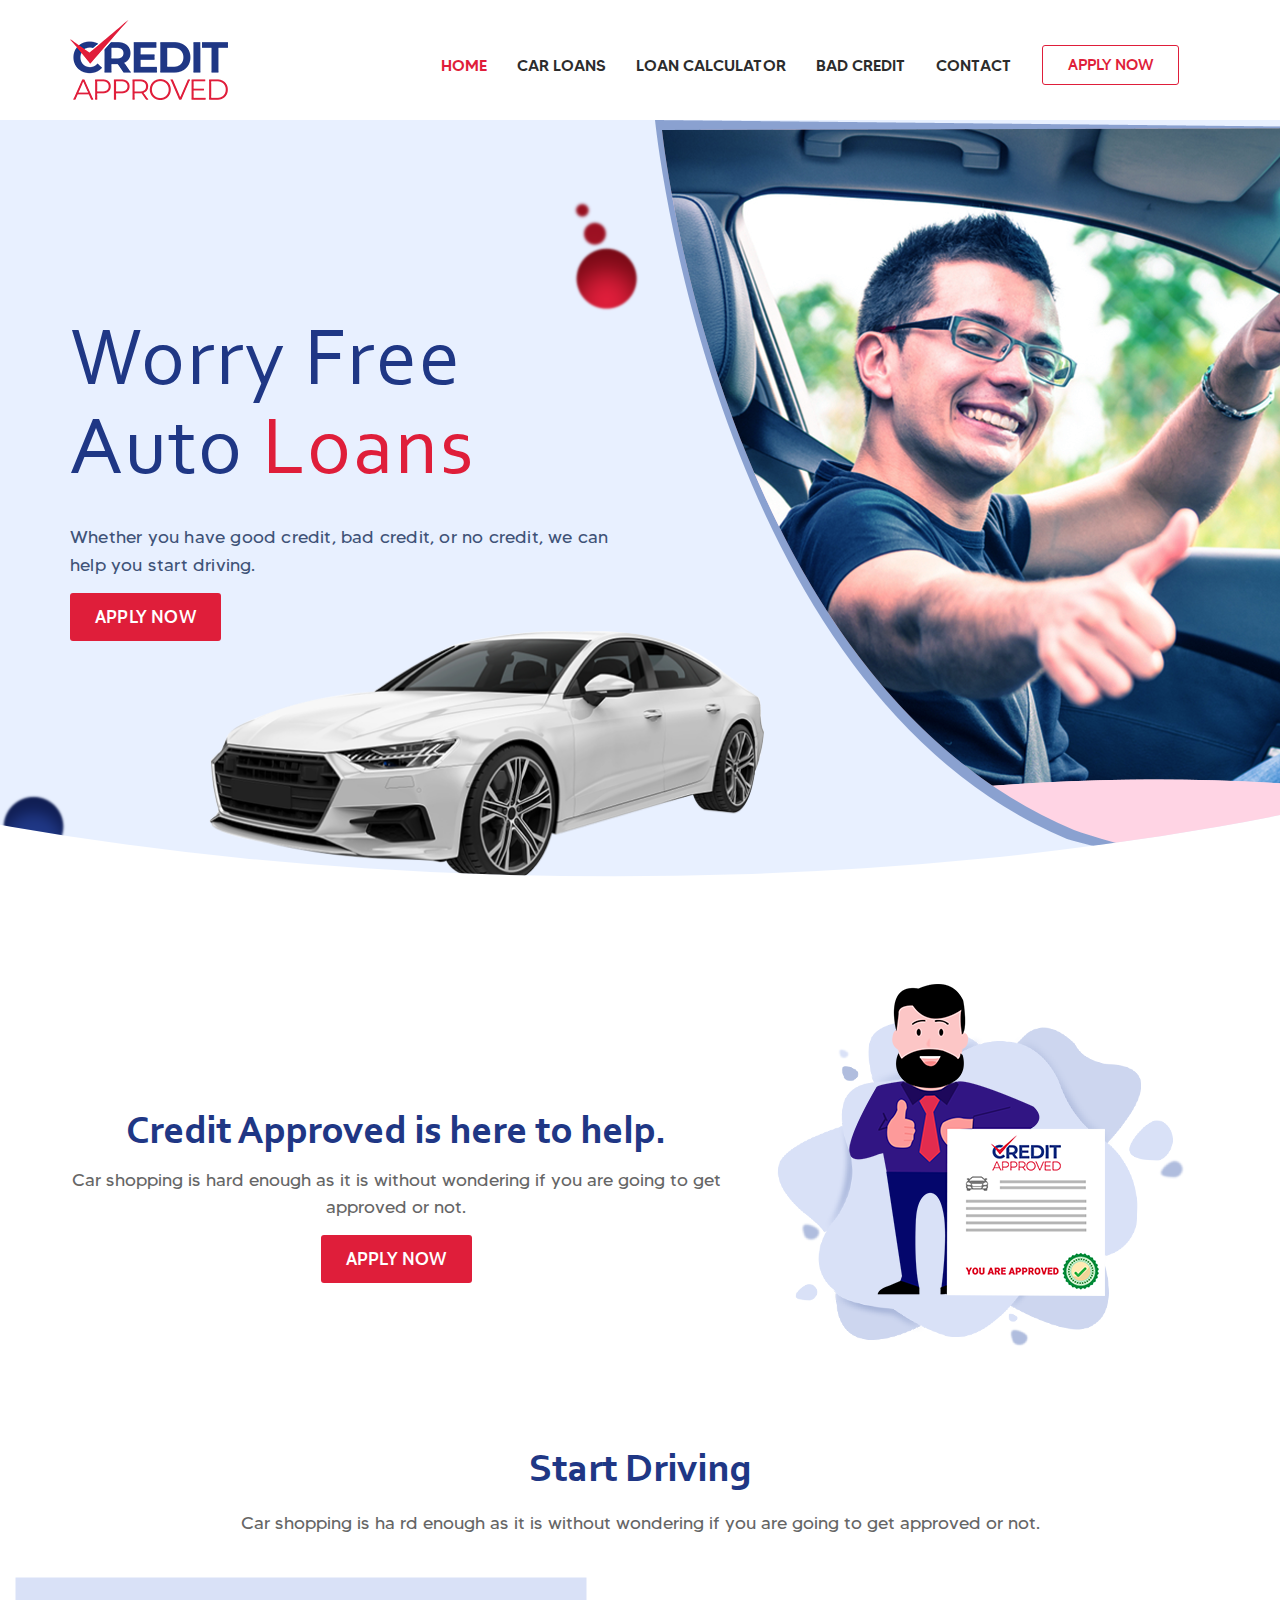
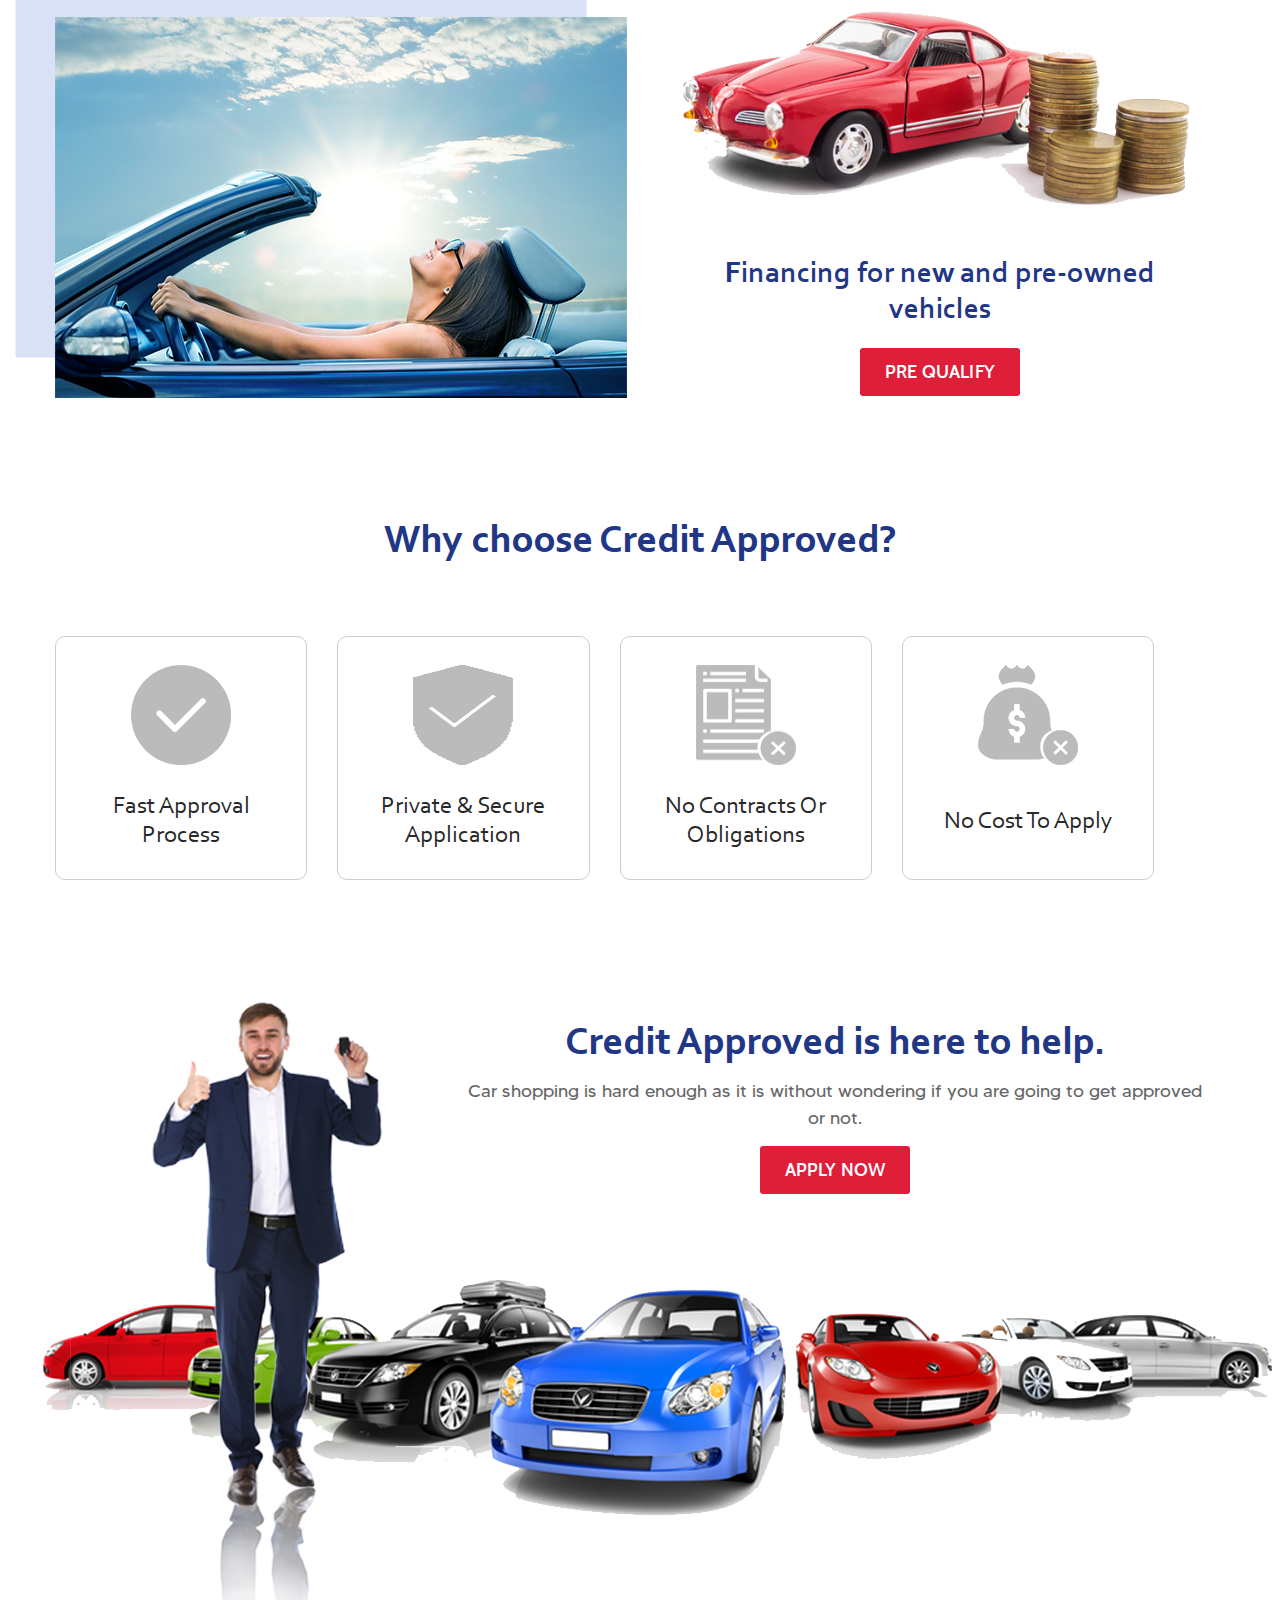
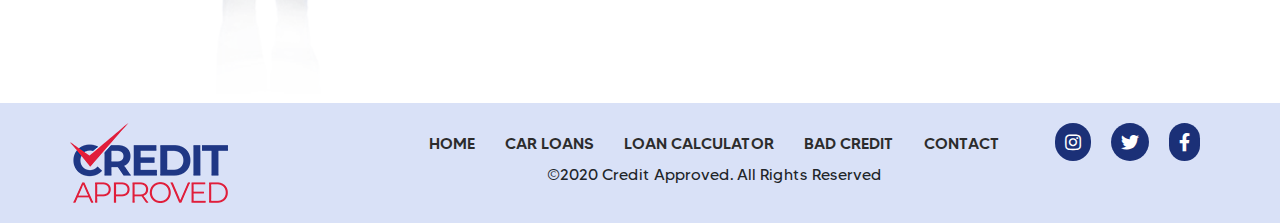
==== index.html @ 084ca605 "styling work in progress" ====
<!DOCTYPE html>
<html>
<head>
  <meta charset="utf-8">
  <meta http-equiv="X-UA-Compatible" content="IE=edge">
  <title> Credit approved3 </title>
  <meta name="viewport" content="width=device-width, initial-scale=1">
  <link rel="stylesheet" href="https://stackpath.bootstrapcdn.com/bootstrap/4.3.1/css/bootstrap.min.css" integrity="sha384-ggOyR0iXCbMQv3Xipma34MD+dH/1fQ784/j6cY/iJTQUOhcWr7x9JvoRxT2MZw1T" crossorigin="anonymous">
  <link rel="stylesheet" href="https://use.fontawesome.com/releases/v5.0.10/css/all.css" integrity="sha384-+d0P83n9kaQMCwj8F4RJB66tzIwOKmrdb46+porD/OvrJ+37WqIM7UoBtwHO6Nlg" crossorigin="anonymous">
  <link rel="stylesheet" href="https://cdnjs.cloudflare.com/ajax/libs/font-awesome/5.11.2/css/all.css">
    <link rel="stylesheet" type="text/css" media="screen" href="css/style.css"/>
    <link rel="stylesheet" type="text/css" href="css/slick-theme.css" />
  <link rel="stylesheet" type="text/css" href="css/slick.css" />


</head>

<body>
  <header> 
    
    

      <div class="main-header">
          <div class="container">
              <div class="row">
                  <div class="col-md-3">
                    <div class="logo">
                      <a href="#"> <img src="./images/logo.png" alt="logo"> </a>
                    </div>
                  </div> <!--col-md-2-->
                  <div class="col-md-9">
                      <nav class="navbar navbar-expand-lg ">
                          
                          <button class="navbar-toggler" type="button" data-toggle="collapse" data-target="#navbarSupportedContent" aria-controls="navbarSupportedContent" aria-expanded="false" aria-label="Toggle navigation">
                            <span class="navbar-toggler-icon"> <i class="fas fa-bars"></i></span>
                          </button>
                        
                          <div class="collapse navbar-collapse" id="navbarSupportedContent">
                            <ul class="navbar-nav mr-auto">
                              <li class="nav-item ">
                                <a class="nav-link active" href="#">Home  </a>
                              </li>

                              <li class="nav-item">
                                <a class="nav-link" href="#">     Car Loans  </a>
                              </li>

                            <li class="nav-item">
                            <a class="nav-link" href="#"> Loan Calculator  </a>
                          </li>
                            
                              <li class="nav-item">
                                <a class="nav-link" href="#">   Bad Credit  </a>
                              </li>
                              <li class="nav-item">
                                <a class="nav-link" href="#">   Contact </a>
                              </li>
                                <li class="nav-item">
                                    <span class="button-large"> 
                                        <a href="tel:9496673343"> Apply now </a>

                                    </span>
                                </li>
                            </ul>
                              
                          </div>
                        </nav>
                  </div>
                </div>
          </div>
      </div>
</header>

      <div class="banner">
        <div class="container-fluid">
          <div class="row">
            <div class="col-md-6">
              <div class="banner-text-heading">
                <h1> Worry free <br> Auto <span class="Loan">   Loans </span> </h1>
                <p> Whether you have good credit, bad credit, or no
                  credit, we can help you start driving.
                    </p>
                <a class="Apply-btn" href="#"> Apply Now </a>
                <div class="honda-city"> 
                  <img src="./images/car-image.png" alt="car">
                </div>
                
              </div>
            </div>  <!--col-md-6-->
            <div class="col-md-6">
              <div class="car-section">
                <img src="./images/car-owner.png" alt="car-owner">
              </div>
            </div>
          </div>
        </div>
      </div>

      <div class="Credit-block">
        <div class="container">
          <div  class="row">
            <div class="col-md-7">
            <div class="credit-text">
              <h1> Credit Approved is here to help.</h1>
              <p> Car shopping is hard enough as it is without  wondering if you are
                going to get approved or not.
                  </p>
              <a class="Apply-btn" href="#"> Apply Now </a>
            </div>
            </div> <!--col-md-7-->
            <div class="col-md-5">
              <div class="credit-image">
                <img src="./images/man-image.png" alt="man-image">
              </div>
            </div>
          </div>
        </div>
      </div>

  <div class="drive-block">
    <div class="container">
      <div class="row">
        <div class="col-md-12">
          <div class="drive-heading">
            <h1>  Start Driving</h1>
            <p>  Car shopping is ha rd enough as it is without wondering if you are going to get approved or not. </p>
          
          </div>
        </div>
        <div class="row">
          <div class="col-md-6">
            <div class="car-driving">
            <img src="./images/car-2.png" alt="car-2">
            </div>
      </div> <!--col-md-6-->
          <div class="col-md-6">
            <div class="car-driving1">
              <img src="./images/car-3.png" alt="car-3">
              <h2>  Financing for new and pre-owned<br>
                vehicles </h2>
            <a class="Apply-btn" href="#"> pre qualify </a>
          </div>
          </div> <!--col-md-6-->
        </div>
      </div>
    </div>
  </div>

      <div  class="credit-icon">
        <div class="container">
          <div class="row">
            <div class="col-md-12">
              <div class="credit-icon-text">
                <h1> Why choose Credit Approved?</h1>
                </div>
            </div>
            <div class="row">
              <div class="col-md-3">
                <div class="credit-icon-heading one">
                  <img src="./images/credit-icon1.png" alt="credit-icon1">
                  <h4> Fast Approval<br>
                    Process  </h4>
                </div>
              </div> <!--col-md-3-->
              <div class="col-md-3">
                <div class="credit-icon-heading too">
                  <img src="./images/credit-icon2.png" alt="credit-icon2">
                  <h4> Private & Secure<br>
                    Application
                      </h4>
                </div>
              </div> <!--col-md-3-->
              <div class="col-md-3">
                <div class="credit-icon-heading one">
                  <img src="./images/credit-icon3.png" alt="credit-icon3">
                  <h4> No Contracts Or<br>
                    Obligations
                    </h4>
                </div>
              </div> <!--col-md-3-->
              <div class="col-md-3">
                <div class="credit-icon-heading too">
                  <img src="./images/credit-icon4.png" alt="credit-icon4">
                  <h4> No Cost To Apply </h4>
                </div>
              </div> <!--col-md-3-->
            </div>
          </div>
        </div>
      </div>


      <div class="car-showroom">
        <div class="container">
          <div class="row">
            <div class="col-md-4">
              <img src=".//images/dealer-man.png" alt="dealer-man">
            </div>
            <div class="col-md-8">
              <div class="heading-car-layout">
                <h1> Credit Approved is here to help.</h1>
              <p> Car shopping is hard enough as it is without  wondering if you are
                going to get approved or not.
                  </p>
              <a class="Apply-btn" href="#"> Apply Now </a>
              </div>
            </div>
          </div>
        </div>
      </div> <!--car-showroom-->

      <footer>
        <div class="container">
          <div class="row">
            <div class="col-md-3">
              <div class="footer-logo">
                <img src="./images/logo.png" alt="logo">
              </div>
            </div>

              <div class="col-md-7">
                <nav class="navbar navbar-expand-lg ">       
                  <button class="navbar-toggler" type="button" data-toggle="collapse" data-target="#navbarSupportedContent" aria-controls="navbarSupportedContent" aria-expanded="false" aria-label="Toggle navigation">
                    <span class="navbar-toggler-icon"> <i class="fas fa-bars"></i></span>
                  </button>
                
                  <div class="collapse navbar-collapse" id="navbarSupportedContent">
                    <ul class="navbar-nav mr-auto">
                      <li class="nav-item ">
                        <a class="nav-link active" href="#">Home  </a>
                      </li>

                      <li class="nav-item">
                        <a class="nav-link" href="#">     Car Loans  </a>
                      </li>

                    <li class="nav-item">
                    <a class="nav-link" href="#"> Loan Calculator  </a>
                  </li>
                    
                      <li class="nav-item">
                        <a class="nav-link" href="#">   Bad Credit  </a>
                      </li>
                      <li class="nav-item">
                        <a class="nav-link" href="#">   Contact </a>
                      </li>
                    </ul>
                  </div>
                  <div class="row full-copy">
                    <div class="co-md-12">
                      <p class="copy-right"> ©2020 Credit Approved. All Rights Reserved </p>
                    </div>
                  </div>
                </nav>
              </div> <!--col-md-7-->


              <div class="col-md-2">
                <ul class="social-icon">
                  <li> <a href="#"> <i class="fab fa-instagram"></i> </a> </li>
                  <li> <a href="#"> <i class="fab fa-twitter"></i> </a> </li>
                  <li> <a href="#"> <i class="fab fa-facebook-f"></i> </a> </li>
                </ul>
              </div>
            </div> <!--row-->
          </div>
       
      </footer>


<script src="https://code.jquery.com/jquery-3.2.1.slim.min.js" integrity="sha384-KJ3o2DKtIkvYIK3UENzmM7KCkRr/rE9/Qpg6aAZGJwFDMVNA/GpGFF93hXpG5KkN" crossorigin="anonymous"></script>
<script src="https://cdnjs.cloudflare.com/ajax/libs/popper.js/1.12.9/umd/popper.min.js" integrity="sha384-ApNbgh9B+Y1QKtv3Rn7W3mgPxhU9K/ScQsAP7hUibX39j7fakFPskvXusvfa0b4Q" crossorigin="anonymous"></script>
<script src="https://maxcdn.bootstrapcdn.com/bootstrap/4.0.0/js/bootstrap.min.js" integrity="sha384-JZR6Spejh4U02d8jOt6vLEHfe/JQGiRRSQQxSfFWpi1MquVdAyjUar5+76PVCmYl" crossorigin="anonymous"></script>

<script src="./js/slick.js"></script>
<script src="./js/custom.js"></script>


</body>
</html>
---- css/style.css ----
@font-face {
font-family: 'Cabin';
src: url('../font/Cabin-Bold.eot');
src: url('../font/Cabin-Bold.eot?#iefix') format('embedded-opentype'),
url('../font/Cabin-Bold.woff2') format('woff2'),
url('../font/Cabin-Bold.woff') format('woff'),
url('../font/Cabin-Bold.ttf') format('truetype');
font-weight: bold;
font-style: normal;
font-display: swap;
}

@font-face {
font-family: 'Cabin';
src: url('../font/Cabin-BoldItalic.eot');
src: url('../font/Cabin-BoldItalic.eot?#iefix') format('embedded-opentype'),
url('../font/Cabin-BoldItalic.woff2') format('woff2'),
url('../font/Cabin-BoldItalic.woff') format('woff'),
url('../font/Cabin-BoldItalic.ttf') format('truetype');
font-weight: bold;
font-style: italic;
font-display: swap;
}

@font-face {
font-family: 'Cabin';
src: url('../font/Cabin-Italic.eot');
src: url('../font/Cabin-Italic.eot?#iefix') format('embedded-opentype'),
url('../font/Cabin-Italic.woff2') format('woff2'),
url('../font/Cabin-Italic.woff') format('woff'),
url('../font/Cabin-Italic.ttf') format('truetype');
font-weight: normal;
font-style: italic;
font-display: swap;
}

@font-face {
font-family: 'Cabin';
src: url('../font/Cabin-Medium.eot');
src: url('../font/Cabin-Medium.eot?#iefix') format('embedded-opentype'),
url('../font/Cabin-Medium.woff2') format('woff2'),
url('../font/Cabin-Medium.woff') format('woff'),
url('../font/Cabin-Medium.ttf') format('truetype');
font-weight: 500;
font-style: normal;
font-display: swap;
}

@font-face {
font-family: 'Cabin';
src: url('../font/Cabin-MediumItalic.eot');
src: url('../font/Cabin-MediumItalic.eot?#iefix') format('embedded-opentype'),
url('../font/Cabin-MediumItalic.woff2') format('woff2'),
url('../font/Cabin-MediumItalic.woff') format('woff'),
url('../font/Cabin-MediumItalic.ttf') format('truetype');
font-weight: 500;
font-style: italic;
font-display: swap;
}

@font-face {
font-family: 'Cabin';
src: url('../font/Cabin-Regular.eot');
src: url('../font/Cabin-Regular.eot?#iefix') format('embedded-opentype'),
url('../font/Cabin-Regular.woff2') format('woff2'),
url('../font/Cabin-Regular.woff') format('woff'),
url('../font/Cabin-Regular.ttf') format('truetype');
font-weight: normal;
font-style: normal;
font-display: swap;
}

@font-face {
font-family: 'Cabin';
src: url('../font/Cabin-SemiBoldItalic.eot');
src: url('../font/Cabin-SemiBoldItalic.eot?#iefix') format('embedded-opentype'),
url('../font/Cabin-SemiBoldItalic.woff2') format('woff2'),
url('../font/Cabin-SemiBoldItalic.woff') format('woff'),
url('../font/Cabin-SemiBoldItalic.ttf') format('truetype');
font-weight: 600;
font-style: italic;
font-display: swap;
}

@font-face {
font-family: 'Cabin';
src: url('../font/Cabin-SemiBold.eot');
src: url('../font/Cabin-SemiBold.eot?#iefix') format('embedded-opentype'),
url('../font/Cabin-SemiBold.woff2') format('woff2'),
url('../font/Cabin-SemiBold.woff') format('woff'),
url('../font/Cabin-SemiBold.ttf') format('truetype');
font-weight: 600;
font-style: normal;
font-display: swap;
}

@font-face {
font-family: 'MADE TOMMY Outline';
src: url('../font/MADETOMMYOutline-Black.eot');
src: url('../font/MADETOMMYOutline-Black.eot?#iefix') format('embedded-opentype'),
url('../font/MADETOMMYOutline-Black.woff2') format('woff2'),
url('../font/MADETOMMYOutline-Black.woff') format('woff'),
url('../font/MADETOMMYOutline-Black.ttf') format('truetype');
font-weight: 900;
font-style: normal;
font-display: swap;
}

@font-face {
font-family: 'MADE TOMMY';
src: url('../font/MADETOMMY-Black.eot');
src: url('../font/MADETOMMY-Black.eot?#iefix') format('embedded-opentype'),
url('../font/MADETOMMY-Black.woff2') format('woff2'),
url('../font/MADETOMMY-Black.woff') format('woff'),
url('../font/MADETOMMY-Black.ttf') format('truetype');
font-weight: 900;
font-style: normal;
font-display: swap;
}

@font-face {
font-family: '../font/MADE TOMMY Outline';
src: url('../font/MADETOMMYOutline-Bold.eot');
src: url('../font/MADETOMMYOutline-Bold.eot?#iefix') format('embedded-opentype'),
url('../font/MADETOMMYOutline-Bold.woff2') format('woff2'),
url('../font/MADETOMMYOutline-Bold.woff') format('woff'),
url('../font/MADETOMMYOutline-Bold.ttf') format('truetype');
font-weight: bold;
font-style: normal;
font-display: swap;
}

@font-face {
font-family: 'MADE TOMMY';
src: url('../font/MADETOMMY-Bold.eot');
src: url('../font/MADETOMMY-Bold.eot?#iefix') format('embedded-opentype'),
url('../font/MADETOMMY-Bold.woff2') format('woff2'),
url('../font/MADETOMMY-Bold.woff') format('woff'),
url('../font/MADETOMMY-Bold.ttf') format('truetype');
font-weight: bold;
font-style: normal;
font-display: swap;
}

@font-face {
font-family: 'MADE TOMMY Outline';
src: url('../font/MADETOMMYOutline-ExtraBold.eot');
src: url('../font/MADETOMMYOutline-ExtraBold.eot?#iefix') format('embedded-opentype'),
url('../font/MADETOMMYOutline-ExtraBold.woff2') format('woff2'),
url('../font/MADETOMMYOutline-ExtraBold.woff') format('woff'),
url('../font/MADETOMMYOutline-ExtraBold.ttf') format('truetype');
font-weight: 800;
font-style: normal;
font-display: swap;
}

@font-face {
font-family: 'MADE TOMMY Outline';
src: url('../font/MADETOMMYOutline-Light.eot');
src: url('../font/MADETOMMYOutline-Light.eot?#iefix') format('embedded-opentype'),
url('../font/MADETOMMYOutline-Light.woff2') format('woff2'),
url('../font/MADETOMMYOutline-Light.woff') format('woff'),
url('../font/MADETOMMYOutline-Light.ttf') format('truetype');
font-weight: 300;
font-style: normal;
font-display: swap;
}

@font-face {
font-family: 'MADE TOMMY';
src: url('../font/MADETOMMY-ExtraBold.eot');
src: url('../font/MADETOMMY-ExtraBold.eot?#iefix') format('embedded-opentype'),
url('../font/MADETOMMY-ExtraBold.woff2') format('woff2'),
url('../font/MADETOMMY-ExtraBold.woff') format('woff'),
url('../font/MADETOMMY-ExtraBold.ttf') format('truetype');
font-weight: 800;
font-style: normal;
font-display: swap;
}

@font-face {
font-family: 'MADE TOMMY';
src: url('../font/MADETOMMY-Light.eot');
src: url('../font/MADETOMMY-Light.eot?#iefix') format('embedded-opentype'),
url('../font/MADETOMMY-Light.woff2') format('woff2'),
url('../font/MADETOMMY-Light.woff') format('woff'),
url('../font/MADETOMMY-Light.ttf') format('truetype');
font-weight: 300;
font-style: normal;
font-display: swap;
}

@font-face {
font-family: 'MADE TOMMY Outline';
src: url('../font/MADETOMMYOutline-Medium.eot');
src: url('../font/MADETOMMYOutline-Medium.eot?#iefix') format('embedded-opentype'),
url('../font/MADETOMMYOutline-Medium.woff2') format('woff2'),
url('../font/MADETOMMYOutline-Medium.woff') format('woff'),
url('../font/MADETOMMYOutline-Medium.ttf') format('truetype');
font-weight: 500;
font-style: normal;
font-display: swap;
}

@font-face {
font-family: 'MADE TOMMY';
src: url('../font/MADETOMMY-Medium.eot');
src: url('../font/MADETOMMY-Medium.eot?#iefix') format('embedded-opentype'),
url('../font/MADETOMMY-Medium.woff2') format('woff2'),
url('../font/MADETOMMY-Medium.woff') format('woff'),
url('../font/MADETOMMY-Medium.ttf') format('truetype');
font-weight: 500;
font-style: normal;
font-display: swap;
}

@font-face {
font-family: 'MADE TOMMY Outline';
src: url('../font/MADETOMMYOutline.eot');
src: url('../font/MADETOMMYOutline.eot?#iefix') format('embedded-opentype'),
url('../font/MADETOMMYOutline.woff2') format('woff2'),
url('../font/MADETOMMYOutline.woff') format('woff'),
url('../font/MADETOMMYOutline.ttf') format('truetype');
font-weight: normal;
font-style: normal;
font-display: swap;
}

@font-face {
font-family: 'MADE TOMMY';
src: url('../font/MADETOMMY.eot');
src: url('../font/MADETOMMY.eot?#iefix') format('embedded-opentype'),
url('../font/MADETOMMY.woff2') format('woff2'),
url('../font/MADETOMMY.woff') format('woff'),
url('../font/MADETOMMY.ttf') format('truetype');
font-weight: normal;
font-style: normal;
font-display: swap;
}

@font-face {
font-family: 'MADE TOMMY Outline';
src: url('../font/MADETOMMYOutline-Thin.eot');
src: url('../font/MADETOMMYOutline-Thin.eot?#iefix') format('embedded-opentype'),
url('../font/MADETOMMYOutline-Thin.woff2') format('woff2'),
url('../font/MADETOMMYOutline-Thin.woff') format('woff'),
url('../font/MADETOMMYOutline-Thin.ttf') format('truetype');
font-weight: 100;
font-style: normal;
font-display: swap;
}

@font-face {
font-family: 'MADE TOMMY';
src: url('../font/MADETOMMY-Thin.eot');
src: url('../font/MADETOMMY-Thin.eot?#iefix') format('embedded-opentype'),
url('../font/MADETOMMY-Thin.woff2') format('woff2'),
url('../font/MADETOMMY-Thin.woff') format('woff'),
url('../font/MADETOMMY-Thin.ttf') format('truetype');
font-weight: 100;
font-style: normal;
font-display: swap;
}

@font-face {
font-family: 'Corbel';
src: url('../font/Corbel-BoldItalic.eot');
src: url('../font/Corbel-BoldItalic.eot?#iefix') format('embedded-opentype'),
url('../font/Corbel-BoldItalic.woff2') format('woff2'),
url('../font/Corbel-BoldItalic.woff') format('woff'),
url('../font/Corbel-BoldItalic.ttf') format('truetype');
font-weight: bold;
font-style: italic;
font-display: swap;
}

@font-face {
font-family: 'Corbel';
src: url('../font/Corbel-Bold.eot');
src: url('../font/Corbel-Bold.eot?#iefix') format('embedded-opentype'),
url('../font/Corbel-Bold.woff2') format('woff2'),
url('../font/Corbel-Bold.woff') format('woff'),
url('../font/Corbel-Bold.ttf') format('truetype');
font-weight: bold;
font-style: normal;
font-display: swap;
}

@font-face {
font-family: 'Corbel';
src: url('../font/Corbel-Italic.eot');
src: url('../font/Corbel-Italic.eot?#iefix') format('embedded-opentype'),
url('../font/Corbel-Italic.woff2') format('woff2'),
url('../font/Corbel-Italic.woff') format('woff'),
url('../font/Corbel-Italic.ttf') format('truetype');
font-weight: normal;
font-style: italic;
font-display: swap;
}

@font-face {
font-family: 'Corbel';
src: url('../font/Corbel.eot');
src: url('../font/Corbel.eot?#iefix') format('embedded-opentype'),
url('../font/Corbel.woff2') format('woff2'),
url('../font/Corbel.woff') format('woff'),
url('../font/Corbel.ttf') format('truetype');
font-weight: normal;
font-style: normal;
font-display: swap;
}

@font-face {
font-family: 'Corbel';
src: url('../font/Corbel-Italic_1.eot');
src: url('../font/Corbel-Italic_1.eot?#iefix') format('embedded-opentype'),
url('../font/Corbel-Italic_1.woff2') format('woff2'),
url('../font/Corbel-Italic_1.woff') format('woff'),
url('../font/Corbel-Italic_1.ttf') format('truetype');
font-weight: normal;
font-style: italic;
font-display: swap;
}

@font-face {
font-family: 'Corbel';
src: url('../font/Corbel-Bold_1.eot');
src: url('../font/Corbel-Bold_1.eot?#iefix') format('embedded-opentype'),
url('../font/Corbel-Bold_1.woff2') format('woff2'),
url('../font/Corbel-Bold_1.woff') format('woff'),
url('../font/Corbel-Bold_1.ttf') format('truetype');
font-weight: bold;
font-style: normal;
font-display: swap;
}



body {font-size:16px; margin:0 auto;    font-family: 'MADE TOMMY';  font-family: 'Cabin';  font-family: 'Corbel'; }
.container{max-width:1170px;
margin: 0 auto; box-sizing: border-box;}
h1,h2,h3,h4,h5,h6 {font-family: 'Corbel';}
p{font-family: 'MADE TOMMY';}
/***********************main-header*************************/
header {
position: relative;
}
.main-header {
width: 100%;
display: block;
padding: 20px 0px;
}

.navbar.navbar-expand-lg {
display: block;
overflow: hidden;
padding-top: 25px;
float:right;
}

.navbar.navbar-expand-lg ul li {
padding: 0px 15px;
}

.navbar.navbar-expand-lg ul li a {
color: #2c2c2c;
font-size: 16px;
letter-spacing: 0px;
font-style: normal;
font-weight: 500;
font-family: 'MADE TOMMY';
text-transform: uppercase;
}

.main-header .nav-link.active {
color: #df1e3a !important;
}

.main-header .navbar.navbar-expand-lg ul li a:hover {
color: #df1e3a;

}

.button-large a {
border-radius: 3px;
font-weight: 300 !important;
font-size: 16px !important;
color: #df1e3a !important;
padding: 7px 25px;
text-decoration: none;
margin-top: 0px !important;
display: block;
text-transform: uppercase !important;
border: 1px solid #df1e3a;
font-family: 'Cabin' !important;
font-weight: 600 !important;
}

.button-large a:hover {
background: #df1e3a !important;
color:#fff !important;
transition: all ease-in-out 0.5s;
}

.navbar-expand-lg .navbar-nav .nav-link {
padding-right: 0;
padding-left: 0;
}

::selection {
color: #df1e3a;
background: #575554;
}

.banner {
width: 100%;
display: block;
overflow: hidden;
background: #eef3ff;
background: linear-gradient(to bottom, #e8f0ff, #e8f0ff, #e8f0ff, #e8f0ff);
clip-path: ellipse(100% 55% at 48% 44%);
}


.banner-text-heading {
width: 100%;
padding-top: 200px;
padding-bottom: 50px;
max-width: 555px;
margin-left: auto;
}

.banner-text-heading h1 {
font-size: 82px;
line-height: 89px;
letter-spacing: 2px;
color: #1f3785;
text-transform: capitalize;
font-weight: 400;
font-style: normal;
position: relative;
margin:0px;
}

.Loan {
color:#df1e3a;
}

.banner-text-heading p {
font-size: 18px;
font-weight: 400;
color: #405378;
line-height: 28px;
letter-spacing: 0.2px;
margin: 0px;
padding: 25px 0px;
}

.banner-text-heading::before {
position: absolute;
content: "";
background: url(../images/befor..png);
background-repeat: no-repeat;
background-size: cover;
width: 68px;
height: 112px;
right: 0;
top: 80px;
}

.banner-text-heading::after {
position: absolute;
content: "";
background: url(../images/after..png);
background-repeat: no-repeat;
background-size: cover;
width: 97px;
height: 90px;
left: 0;
bottom: 0;
}

.Apply-btn {
border-radius: 3px;
font-weight: 300 !important;
font-size: 18px !important;
color: #fff;
padding: 13px 25px;
text-decoration: none;
margin-top: 0px !important;
text-transform: uppercase !important;
background: #df1e3a;
letter-spacing: 0.2px;
font-family: 'Cabin';
font-weight: 600 !important;
}
.Apply-btn:hover {
color: #df1e3a;
text-decoration: none;
background: #1f3785;
transition: all ease-in-out 0.5s;
}
.honda-city {
position: relative;
}

.honda-city img {
width: 100%;
margin: 0 auto;
position: absolute;
right: -139px;
}

.Credit-block {
width: 100%;
display: block;
overflow: hidden;
text-align: center;
padding: 100px 0px;
}

.credit-text {
display: block;
padding-top: 125px;
}
.credit-text h1 {
font-size: 40px;
font-weight: 600;
color: #1f3785;
margin: 0px;
}
.credit-text p {
font-size: 18px;
color: #666;
margin: 10px 0px 25px;
display: block;
font-weight: 400;
}

.drive-block {
width: 100%;
display: block;
overflow: hidden;
text-align: center;
padding-bottom: 50px;
}
.drive-heading h1 {
font-size: 40px;
font-weight: 600;
color: #1f3785;
margin: 0px;
}

.drive-heading p {
font-size: 18px;
color: #666;
margin: 15px 0px 40px;
display: block;
font-weight: 400;
}
.car-driving {
padding-top: 40px;
}
.car-driving img {
box-shadow: -40px -40px 0px -0.5px #d9e1f7;
}
.car-driving1 img {
width: 100%;
}


.car-driving1 h2 {
font-size: 30px;
font-weight: 700;
color: #1f3785;
margin: 0px;
padding-top:22px;
padding-bottom: 30px;

}

.car-driving1 p {
font-size: 18px;
color: #666;
margin: 10px 0px 25px;
display: block;
}


.credit-icon-text {
text-align: center;
padding:70px 0px;
}

.credit-icon-text h1 {
font-size: 40px;
font-weight: 700;
color: #1f3785;
margin: 0px;
}
.credit-icon {
padding-bottom: 70px;
}
.credit-icon-heading{
display: flex;
display: -webkit-flex;
flex-wrap: wrap;
-webkit-flex-wrap: wrap;
justify-content: center;
-webkit-justify-content: center;	
border: 1px solid #cecece;
text-align: center;
border-radius: 10px;
min-height: 244px;
}
.credit-icon-heading img {
display: block;
width: 100%;
max-width: 100px;
height: 100px;
margin-top: 28px;
}
.credit-icon-heading img:hover {
background: #c0152a;
cursor: pointer;
}
.credit-icon-heading h4 {
display: block;
width: 100%;
display: block;
width: 100%;
font-size: 24px;
font-weight: 400;
color: #282828;    
margin: 0px;
padding: 28px 0px; 
}
.credit-icon-heading:hover h4 {
color: #1f3785;
}
.credit-icon-heading:hover {
transition: all ease-in-out 0.5s;
transform: scale(1.1);
box-shadow: 0 0 5px 5px #88888829;
border: none;
}

.car-showroom {
width: 100%;
display: block;
background: url(../images/car-bg.png);
background-size: cover;
background-repeat: no-repeat;
height: 703px;
margin-bottom: 50px;
}

.heading-car-layout{

padding-top: 70px;
text-align: center;
}

.heading-car-layout h1 {
font-size: 40px;
font-weight: 700;
color: #1f3785;
margin: 0px;
}

.heading-car-layout p {
font-size: 18px;
color: #666;
margin: 10px 0px 25px;
display: block;
font-weight: 400;
}

footer {
width: 100%;
border: oldlace;
background: #d9e1f7;
position: relative;
padding: 20px 0px;
}

footer .navbar.navbar-expand-lg {
display: block;
overflow: hidden;
padding-top: 25px;
float: right;
padding: 0px;
}
.full-copy {
display: flex;
display: -webkit-flex;
justify-content: center;
-webkit-justify-content: center;
}

.social-icon {
display: flex;
display: -webkit-flex;
margin: 0;
padding: 0;
}

.social-icon li {
list-style: none;
padding: 0;
margin: 0;
}

.social-icon li a {
padding: 10px;
font-size: 18px;
font-weight: 700;
background: #1b3077;
margin: 0px 10px;
border-radius: 50px;
color: #fff;
text-align: center;
text-decoration: none;
display: flex;
display: -webkit-flex;
}
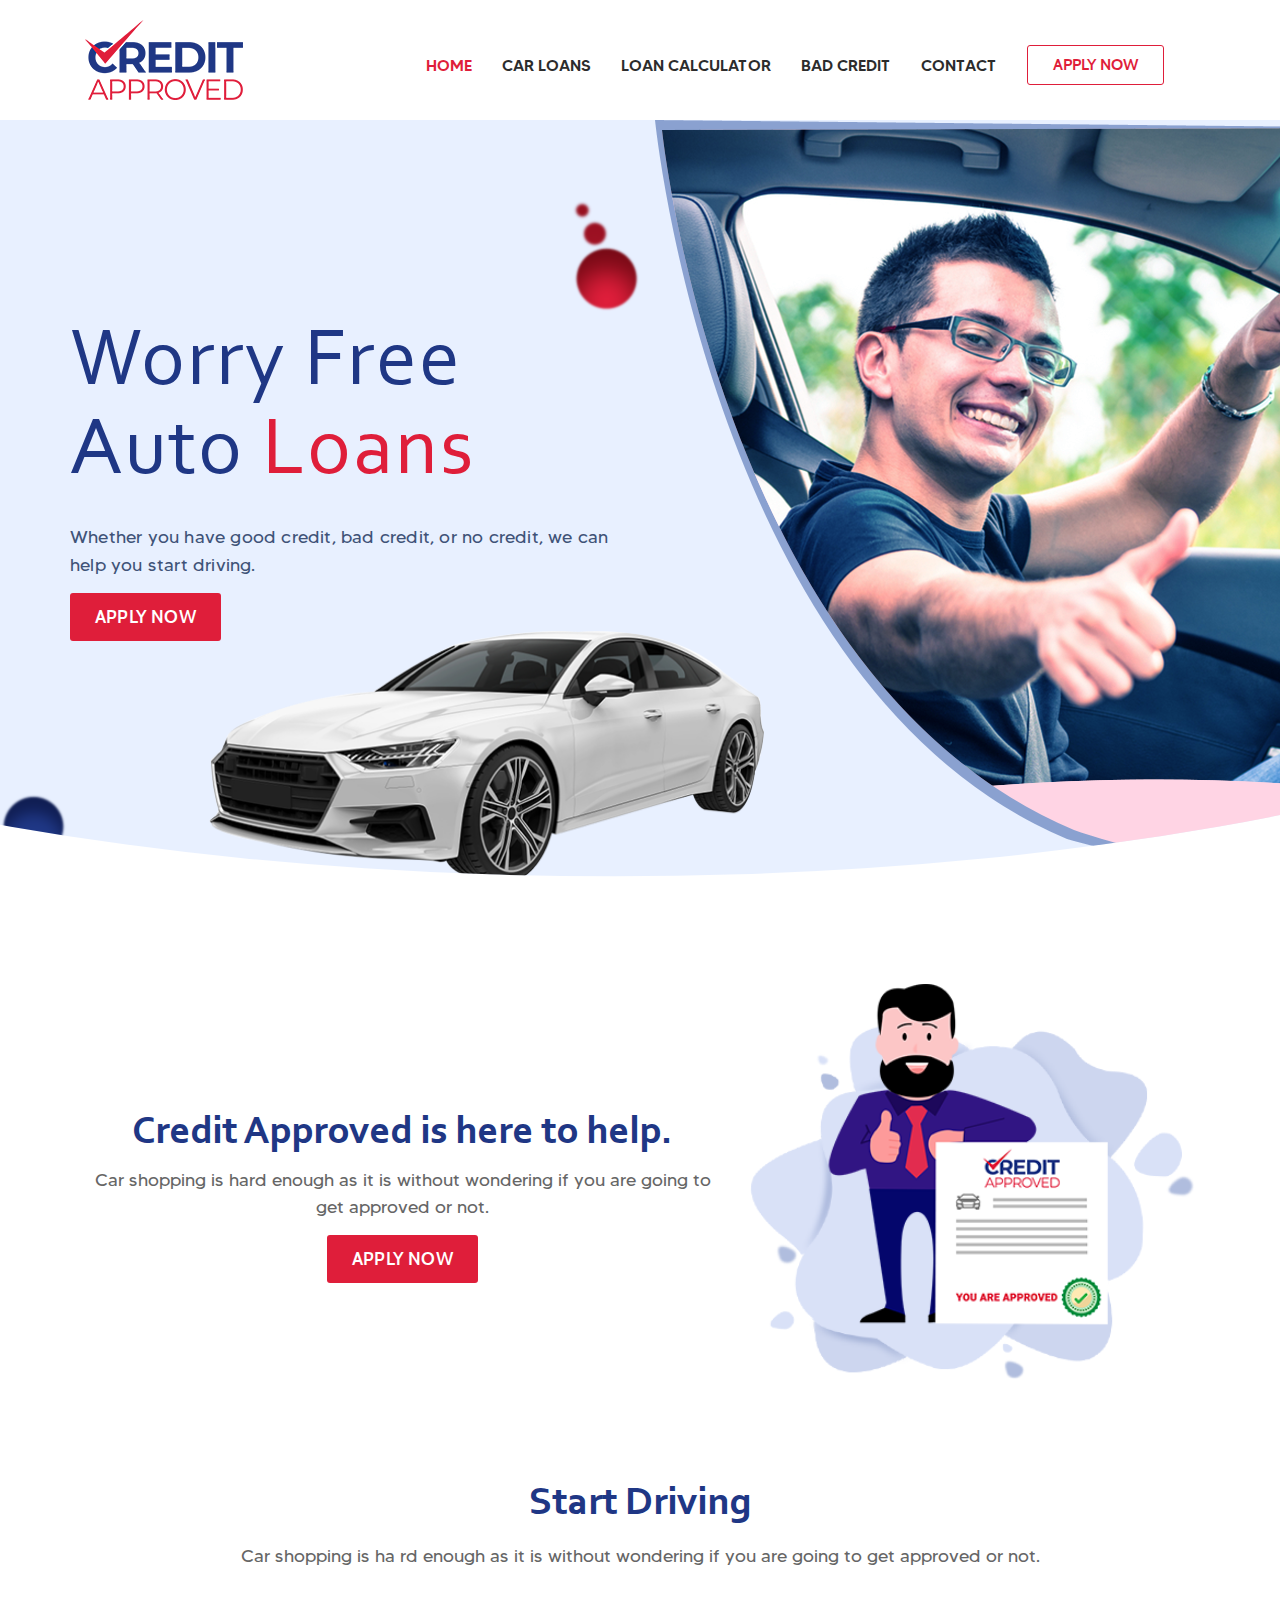
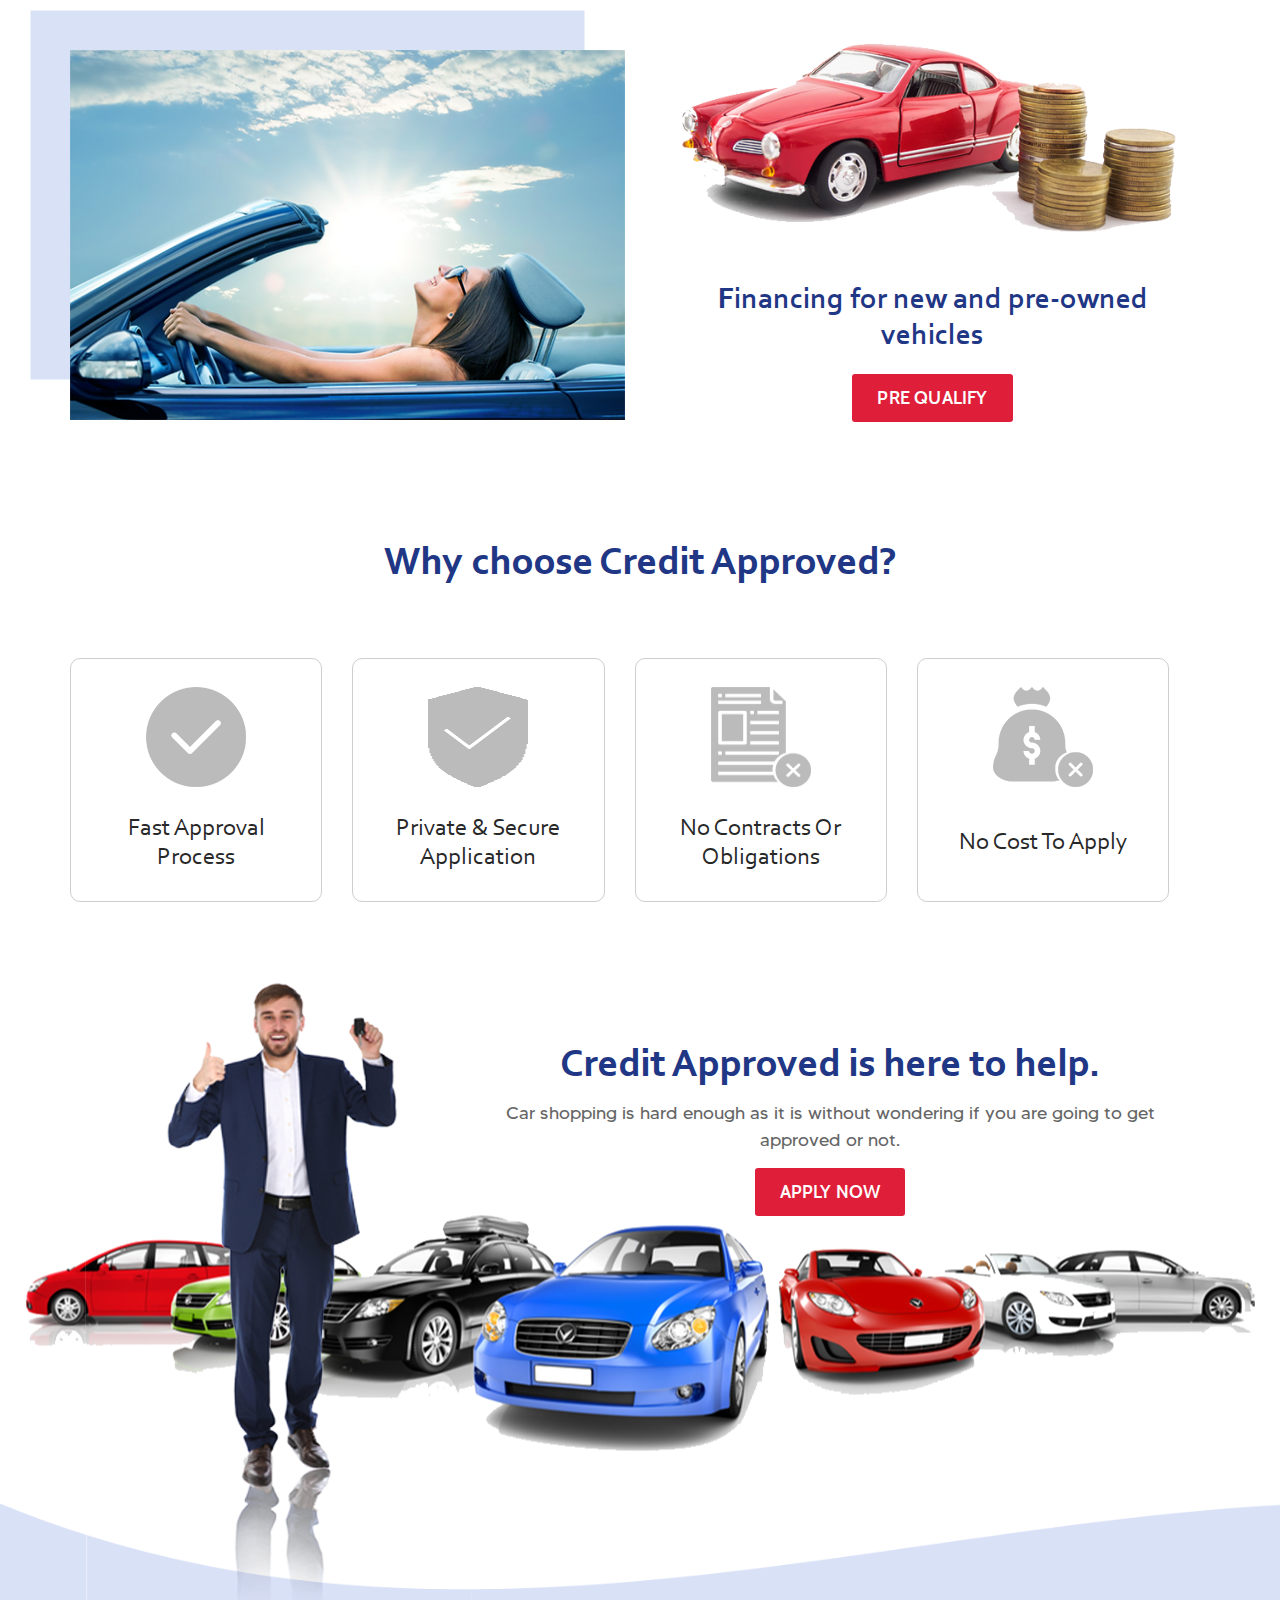
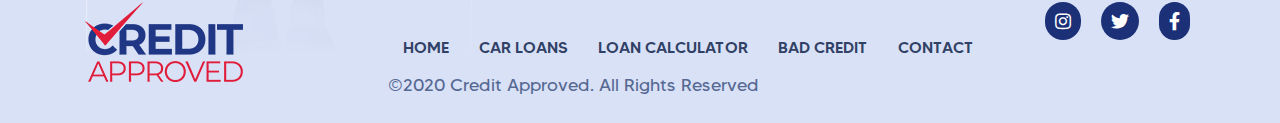
==== commit 07084d03: "style are completed" ====
--- a/index.html
+++ b/index.html
@@ -1,273 +1,265 @@
 <!DOCTYPE html>
 <html>
 <head>
-  <meta charset="utf-8">
-  <meta http-equiv="X-UA-Compatible" content="IE=edge">
-  <title> Credit approved3 </title>
-  <meta name="viewport" content="width=device-width, initial-scale=1">
-  <link rel="stylesheet" href="https://stackpath.bootstrapcdn.com/bootstrap/4.3.1/css/bootstrap.min.css" integrity="sha384-ggOyR0iXCbMQv3Xipma34MD+dH/1fQ784/j6cY/iJTQUOhcWr7x9JvoRxT2MZw1T" crossorigin="anonymous">
-  <link rel="stylesheet" href="https://use.fontawesome.com/releases/v5.0.10/css/all.css" integrity="sha384-+d0P83n9kaQMCwj8F4RJB66tzIwOKmrdb46+porD/OvrJ+37WqIM7UoBtwHO6Nlg" crossorigin="anonymous">
-  <link rel="stylesheet" href="https://cdnjs.cloudflare.com/ajax/libs/font-awesome/5.11.2/css/all.css">
-    <link rel="stylesheet" type="text/css" media="screen" href="css/style.css"/>
-    <link rel="stylesheet" type="text/css" href="css/slick-theme.css" />
-  <link rel="stylesheet" type="text/css" href="css/slick.css" />
+<meta charset="utf-8">
+<meta http-equiv="X-UA-Compatible" content="IE=edge">
+<title> Credit approved3 </title>
+<meta name="viewport" content="width=device-width, initial-scale=1">
+<link rel="stylesheet" href="https://stackpath.bootstrapcdn.com/bootstrap/4.3.1/css/bootstrap.min.css" integrity="sha384-ggOyR0iXCbMQv3Xipma34MD+dH/1fQ784/j6cY/iJTQUOhcWr7x9JvoRxT2MZw1T" crossorigin="anonymous">
+<link rel="stylesheet" href="https://use.fontawesome.com/releases/v5.0.10/css/all.css" integrity="sha384-+d0P83n9kaQMCwj8F4RJB66tzIwOKmrdb46+porD/OvrJ+37WqIM7UoBtwHO6Nlg" crossorigin="anonymous">
+<link rel="stylesheet" href="https://cdnjs.cloudflare.com/ajax/libs/font-awesome/5.11.2/css/all.css">
+  <link rel="stylesheet" type="text/css" media="screen" href="css/style.css"/>
+  <link rel="stylesheet" type="text/css" href="css/slick-theme.css" />
+<link rel="stylesheet" type="text/css" href="css/slick.css" />
 
 
 </head>
 
 <body>
-  <header> 
+<header> 
+  
+  
+
+    <div class="main-header">
+        <div class="container">
+            <div class="row">
+                <div class="col-md-3">
+                  <div class="logo">
+                    <a href="#"> <img src="./images/logo.png" alt="logo"> </a>
+                  </div>
+                </div> <!--col-md-2-->
+                <div class="col-md-9">
+                    <nav class="navbar navbar-expand-lg ">
+                        
+                        <button class="navbar-toggler" type="button" data-toggle="collapse" data-target="#navbarSupportedContent" aria-controls="navbarSupportedContent" aria-expanded="false" aria-label="Toggle navigation">
+                          <span class="navbar-toggler-icon"> <i class="fas fa-bars"></i></span>
+                        </button>
+                      
+                        <div class="collapse navbar-collapse" id="navbarSupportedContent">
+                          <ul class="navbar-nav mr-auto">
+                            <li class="nav-item ">
+                              <a class="nav-link active" href="#">Home  </a>
+                            </li>
+
+                            <li class="nav-item">
+                              <a class="nav-link" href="#">     Car Loans  </a>
+                            </li>
+
+                          <li class="nav-item">
+                          <a class="nav-link" href="#"> Loan Calculator  </a>
+                        </li>
+                          
+                            <li class="nav-item">
+                              <a class="nav-link" href="#">   Bad Credit  </a>
+                            </li>
+                            <li class="nav-item">
+                              <a class="nav-link" href="#">   Contact </a>
+                            </li>
+                              <li class="nav-item">
+                                  <span class="button-large"> 
+                                      <a href="tel:9496673343"> Apply now </a>
+
+                                  </span>
+                              </li>
+                          </ul>
+                            
+                        </div>
+                      </nav>
+                </div>
+              </div>
+        </div>
+    </div>
+</header>
+
+    <div class="banner">
+      <div class="container-fluid">
+        <div class="row">
+          <div class="col-md-6">
+            <div class="banner-text-heading">
+              <h1> Worry free <br> Auto <span class="Loan">   Loans </span> </h1>
+              <p> Whether you have good credit, bad credit, or no
+                credit, we can help you start driving.
+                  </p>
+              <a class="Apply-btn" href="#"> Apply Now </a>
+              <div class="honda-city"> 
+                <img src="./images/car-image.png" alt="car">
+              </div>
+              
+            </div>
+          </div>  <!--col-md-6-->
+          <div class="col-md-6">
+            <div class="car-section">
+              <img src="./images/car-owner.png" alt="car-owner">
+            </div>
+          </div>
+        </div>
+      </div>
+    </div>
+
+    <div class="Credit-block">
+      <div class="container">
+        <div  class="row">
+          <div class="col-md-7">
+          <div class="credit-text">
+            <h1> Credit Approved is here to help.</h1>
+            <p> Car shopping is hard enough as it is without  wondering if you are
+              going to get approved or not.
+                </p>
+            <a class="Apply-btn" href="#"> Apply Now </a>
+          </div>
+          </div> <!--col-md-7-->
+          <div class="col-md-5">
+            <div class="credit-image">
+              <img src="./images/man-image.png" alt="man-image">
+            </div>
+          </div>
+        </div>
+      </div>
+    </div>
+
+<div class="drive-block">
+  <div class="container">
+    <div class="row">
+      <div class="col-md-12">
+        <div class="drive-heading">
+          <h1>  Start Driving</h1>
+          <p>  Car shopping is ha rd enough as it is without wondering if you are going to get approved or not. </p>
+        
+        </div>
+      </div>
+      <div class="row">
+        <div class="col-md-6">
+          <div class="car-driving">
+          <img src="./images/car-2.png" alt="car-2">
+          </div>
+    </div> <!--col-md-6-->
+        <div class="col-md-6">
+          <div class="car-driving1">
+            <img src="./images/car-3.png" alt="car-3">
+            <h2>  Financing for new and pre-owned<br>
+              vehicles </h2>
+          <a class="Apply-btn" href="#"> pre qualify </a>
+        </div>
+        </div> <!--col-md-6-->
+      </div>
+    </div>
+  </div>
+</div>
+
+    <div  class="credit-icon">
+      <div class="container">
+        <div class="row">
+          <div class="col-md-12">
+            <div class="credit-icon-text">
+              <h1> Why choose Credit Approved?</h1>
+              </div>
+          </div>
+          <div class="row">
+            <div class="col-md-3">
+              <div class="credit-icon-heading one">
+                <img src="./images/credit-icon1.png" alt="credit-icon1">
+                <h4> Fast Approval<br>
+                  Process  </h4>
+              </div>
+            </div> <!--col-md-3-->
+            <div class="col-md-3">
+              <div class="credit-icon-heading too">
+                <img src="./images/credit-icon2.png" alt="credit-icon2">
+                <h4> Private & Secure<br>
+                  Application
+                    </h4>
+              </div>
+            </div> <!--col-md-3-->
+            <div class="col-md-3">
+              <div class="credit-icon-heading one">
+                <img src="./images/credit-icon3.png" alt="credit-icon3">
+                <h4> No Contracts Or<br>
+                  Obligations
+                  </h4>
+              </div>
+            </div> <!--col-md-3-->
+            <div class="col-md-3">
+              <div class="credit-icon-heading too">
+                <img src="./images/credit-icon4.png" alt="credit-icon4">
+                <h4> No Cost To Apply </h4>
+              </div>
+            </div> <!--col-md-3-->
+          </div>
+        </div>
+      </div>
+    </div>
+
+
+    <div class="car-showroom">
+      <div class="container">
+        <div class="row">
+          <div class="col-md-4">
+            <div class="deal-man">  
+            <img src=".//images/dealer-man.png" alt="dealer-man">
+          </div>
+          </div>
+          <div class="col-md-8">
+            <div class="heading-car-layout">
+              <h1> Credit Approved is here to help.</h1>
+            <p> Car shopping is hard enough as it is without  wondering if you are
+              going to get approved or not.
+                </p>
+            <a class="Apply-btn" href="#"> Apply Now </a>
+            </div>
+          </div>
+        </div>
+      </div>
+    </div> <!--car-showroom-->
+
     
-    
-
-      <div class="main-header">
-          <div class="container">
-              <div class="row">
-                  <div class="col-md-3">
-                    <div class="logo">
-                      <a href="#"> <img src="./images/logo.png" alt="logo"> </a>
-                    </div>
-                  </div> <!--col-md-2-->
-                  <div class="col-md-9">
-                      <nav class="navbar navbar-expand-lg ">
-                          
-                          <button class="navbar-toggler" type="button" data-toggle="collapse" data-target="#navbarSupportedContent" aria-controls="navbarSupportedContent" aria-expanded="false" aria-label="Toggle navigation">
-                            <span class="navbar-toggler-icon"> <i class="fas fa-bars"></i></span>
-                          </button>
-                        
-                          <div class="collapse navbar-collapse" id="navbarSupportedContent">
-                            <ul class="navbar-nav mr-auto">
-                              <li class="nav-item ">
-                                <a class="nav-link active" href="#">Home  </a>
-                              </li>
-
-                              <li class="nav-item">
-                                <a class="nav-link" href="#">     Car Loans  </a>
-                              </li>
-
-                            <li class="nav-item">
-                            <a class="nav-link" href="#"> Loan Calculator  </a>
-                          </li>
-                            
-                              <li class="nav-item">
-                                <a class="nav-link" href="#">   Bad Credit  </a>
-                              </li>
-                              <li class="nav-item">
-                                <a class="nav-link" href="#">   Contact </a>
-                              </li>
-                                <li class="nav-item">
-                                    <span class="button-large"> 
-                                        <a href="tel:9496673343"> Apply now </a>
-
-                                    </span>
-                                </li>
-                            </ul>
-                              
-                          </div>
-                        </nav>
+    <footer>
+      <div class="container">
+        <div class="row">
+          <div class="col-md-3">
+            <div class="footer-logo">
+              <img src="./images/logo.png" alt="logo">
+            </div>
+          </div>
+
+            <div class="col-md-7">
+              <nav class="navbar navbar-expand-lg ">       
+                  <ul class="navbar-nav mr-auto">
+                    <li class="nav-item ">
+                      <a class="nav-link active" href="#">Home  </a>
+                    </li>
+
+                    <li class="nav-item">
+                      <a class="nav-link" href="#">     Car Loans  </a>
+                    </li>
+
+                  <li class="nav-item">
+                  <a class="nav-link" href="#"> Loan Calculator  </a>
+                </li>
+                  
+                    <li class="nav-item">
+                      <a class="nav-link" href="#">   Bad Credit  </a>
+                    </li>
+                    <li class="nav-item">
+                      <a class="nav-link" href="#">   Contact </a>
+                    </li>
+                  </ul>
+                <div class="row full-copy">
+                  <div class="col-md-12">
+                    <p class="copy-right"> ©2020 Credit Approved. All Rights Reserved </p>
                   </div>
                 </div>
-          </div>
-      </div>
-</header>
-
-      <div class="banner">
-        <div class="container-fluid">
-          <div class="row">
-            <div class="col-md-6">
-              <div class="banner-text-heading">
-                <h1> Worry free <br> Auto <span class="Loan">   Loans </span> </h1>
-                <p> Whether you have good credit, bad credit, or no
-                  credit, we can help you start driving.
-                    </p>
-                <a class="Apply-btn" href="#"> Apply Now </a>
-                <div class="honda-city"> 
-                  <img src="./images/car-image.png" alt="car">
-                </div>
-                
-              </div>
-            </div>  <!--col-md-6-->
-            <div class="col-md-6">
-              <div class="car-section">
-                <img src="./images/car-owner.png" alt="car-owner">
-              </div>
-            </div>
-          </div>
-        </div>
-      </div>
-
-      <div class="Credit-block">
-        <div class="container">
-          <div  class="row">
-            <div class="col-md-7">
-            <div class="credit-text">
-              <h1> Credit Approved is here to help.</h1>
-              <p> Car shopping is hard enough as it is without  wondering if you are
-                going to get approved or not.
-                  </p>
-              <a class="Apply-btn" href="#"> Apply Now </a>
-            </div>
+              </nav>
             </div> <!--col-md-7-->
-            <div class="col-md-5">
-              <div class="credit-image">
-                <img src="./images/man-image.png" alt="man-image">
-              </div>
-            </div>
-          </div>
-        </div>
-      </div>
-
-  <div class="drive-block">
-    <div class="container">
-      <div class="row">
-        <div class="col-md-12">
-          <div class="drive-heading">
-            <h1>  Start Driving</h1>
-            <p>  Car shopping is ha rd enough as it is without wondering if you are going to get approved or not. </p>
-          
-          </div>
-        </div>
-        <div class="row">
-          <div class="col-md-6">
-            <div class="car-driving">
-            <img src="./images/car-2.png" alt="car-2">
-            </div>
-      </div> <!--col-md-6-->
-          <div class="col-md-6">
-            <div class="car-driving1">
-              <img src="./images/car-3.png" alt="car-3">
-              <h2>  Financing for new and pre-owned<br>
-                vehicles </h2>
-            <a class="Apply-btn" href="#"> pre qualify </a>
-          </div>
-          </div> <!--col-md-6-->
-        </div>
-      </div>
-    </div>
-  </div>
-
-      <div  class="credit-icon">
-        <div class="container">
-          <div class="row">
-            <div class="col-md-12">
-              <div class="credit-icon-text">
-                <h1> Why choose Credit Approved?</h1>
-                </div>
-            </div>
-            <div class="row">
-              <div class="col-md-3">
-                <div class="credit-icon-heading one">
-                  <img src="./images/credit-icon1.png" alt="credit-icon1">
-                  <h4> Fast Approval<br>
-                    Process  </h4>
-                </div>
-              </div> <!--col-md-3-->
-              <div class="col-md-3">
-                <div class="credit-icon-heading too">
-                  <img src="./images/credit-icon2.png" alt="credit-icon2">
-                  <h4> Private & Secure<br>
-                    Application
-                      </h4>
-                </div>
-              </div> <!--col-md-3-->
-              <div class="col-md-3">
-                <div class="credit-icon-heading one">
-                  <img src="./images/credit-icon3.png" alt="credit-icon3">
-                  <h4> No Contracts Or<br>
-                    Obligations
-                    </h4>
-                </div>
-              </div> <!--col-md-3-->
-              <div class="col-md-3">
-                <div class="credit-icon-heading too">
-                  <img src="./images/credit-icon4.png" alt="credit-icon4">
-                  <h4> No Cost To Apply </h4>
-                </div>
-              </div> <!--col-md-3-->
-            </div>
-          </div>
-        </div>
-      </div>
-
-
-      <div class="car-showroom">
-        <div class="container">
-          <div class="row">
-            <div class="col-md-4">
-              <img src=".//images/dealer-man.png" alt="dealer-man">
-            </div>
-            <div class="col-md-8">
-              <div class="heading-car-layout">
-                <h1> Credit Approved is here to help.</h1>
-              <p> Car shopping is hard enough as it is without  wondering if you are
-                going to get approved or not.
-                  </p>
-              <a class="Apply-btn" href="#"> Apply Now </a>
-              </div>
-            </div>
-          </div>
-        </div>
-      </div> <!--car-showroom-->
-
-      <footer>
-        <div class="container">
-          <div class="row">
-            <div class="col-md-3">
-              <div class="footer-logo">
-                <img src="./images/logo.png" alt="logo">
-              </div>
-            </div>
-
-              <div class="col-md-7">
-                <nav class="navbar navbar-expand-lg ">       
-                  <button class="navbar-toggler" type="button" data-toggle="collapse" data-target="#navbarSupportedContent" aria-controls="navbarSupportedContent" aria-expanded="false" aria-label="Toggle navigation">
-                    <span class="navbar-toggler-icon"> <i class="fas fa-bars"></i></span>
-                  </button>
-                
-                  <div class="collapse navbar-collapse" id="navbarSupportedContent">
-                    <ul class="navbar-nav mr-auto">
-                      <li class="nav-item ">
-                        <a class="nav-link active" href="#">Home  </a>
-                      </li>
-
-                      <li class="nav-item">
-                        <a class="nav-link" href="#">     Car Loans  </a>
-                      </li>
-
-                    <li class="nav-item">
-                    <a class="nav-link" href="#"> Loan Calculator  </a>
-                  </li>
-                    
-                      <li class="nav-item">
-                        <a class="nav-link" href="#">   Bad Credit  </a>
-                      </li>
-                      <li class="nav-item">
-                        <a class="nav-link" href="#">   Contact </a>
-                      </li>
-                    </ul>
-                  </div>
-                  <div class="row full-copy">
-                    <div class="co-md-12">
-                      <p class="copy-right"> ©2020 Credit Approved. All Rights Reserved </p>
-                    </div>
-                  </div>
-                </nav>
-              </div> <!--col-md-7-->
-
-
-              <div class="col-md-2">
-                <ul class="social-icon">
-                  <li> <a href="#"> <i class="fab fa-instagram"></i> </a> </li>
-                  <li> <a href="#"> <i class="fab fa-twitter"></i> </a> </li>
-                  <li> <a href="#"> <i class="fab fa-facebook-f"></i> </a> </li>
-                </ul>
-              </div>
-            </div> <!--row-->
-          </div>
-       
-      </footer>
-
-
+            <div class="col-md-2">
+              <ul class="social-icon">
+                <li> <a href=  "https://instagram.com "> <i class="fab fa-instagram"></i> </a> </li>
+                <li> <a href="https://twitter.com"> <i class="fab fa-twitter"></i> </a> </li>
+                <li> <a href="https://www.facebook.com"> <i class="fab fa-facebook-f"></i> </a> </li>
+              </ul>
+            </div>
+          </div> <!--row-->
+        </div>
+    </footer>
 <script src="https://code.jquery.com/jquery-3.2.1.slim.min.js" integrity="sha384-KJ3o2DKtIkvYIK3UENzmM7KCkRr/rE9/Qpg6aAZGJwFDMVNA/GpGFF93hXpG5KkN" crossorigin="anonymous"></script>
 <script src="https://cdnjs.cloudflare.com/ajax/libs/popper.js/1.12.9/umd/popper.min.js" integrity="sha384-ApNbgh9B+Y1QKtv3Rn7W3mgPxhU9K/ScQsAP7hUibX39j7fakFPskvXusvfa0b4Q" crossorigin="anonymous"></script>
 <script src="https://maxcdn.bootstrapcdn.com/bootstrap/4.0.0/js/bootstrap.min.js" integrity="sha384-JZR6Spejh4U02d8jOt6vLEHfe/JQGiRRSQQxSfFWpi1MquVdAyjUar5+76PVCmYl" crossorigin="anonymous"></script>
--- a/css/style.css
+++ b/css/style.css
@@ -338,8 +338,7 @@
 
 
 body {font-size:16px; margin:0 auto;    font-family: 'MADE TOMMY';  font-family: 'Cabin';  font-family: 'Corbel'; }
-.container{max-width:1170px;
-margin: 0 auto; box-sizing: border-box;}
+
 h1,h2,h3,h4,h5,h6 {font-family: 'Corbel';}
 p{font-family: 'MADE TOMMY';}
 /***********************main-header*************************/
@@ -519,6 +518,10 @@
 text-align: center;
 padding: 100px 0px;
 }
+.credit-image img {
+width: 100%;
+object-fit: cover;
+}
 
 .credit-text {
 display: block;
@@ -564,6 +567,7 @@
 }
 .car-driving img {
 box-shadow: -40px -40px 0px -0.5px #d9e1f7;
+width:100%;
 }
 .car-driving1 img {
 width: 100%;
@@ -641,7 +645,6 @@
 }
 .credit-icon-heading:hover {
 transition: all ease-in-out 0.5s;
-transform: scale(1.1);
 box-shadow: 0 0 5px 5px #88888829;
 border: none;
 }
@@ -650,10 +653,10 @@
 width: 100%;
 display: block;
 background: url(../images/car-bg.png);
-background-size: cover;
 background-repeat: no-repeat;
-height: 703px;
-margin-bottom: 50px;
+height: 530px;
+background-position: center;
+margin: 0 auto;
 }
 
 .heading-car-layout{
@@ -679,24 +682,48 @@
 
 footer {
 width: 100%;
-border: oldlace;
-background: #d9e1f7;
-position: relative;
-padding: 20px 0px;
-}
+background: url(../images/footer-bg.png);
+background-repeat: no-repeat;
+background-size:cover;
+padding-top: 100px;
+}
+
+/******
+footer::before {
+position: absolute;
+content: "";
+background: url(../images/footer-bg.png);
+background-repeat: no-repeat;
+width: 100%;
+height: 100px;
+top: -100px;
+}*****/
+
 
 footer .navbar.navbar-expand-lg {
 display: block;
 overflow: hidden;
 padding-top: 25px;
 float: right;
-padding: 0px;
+}
+footer .navbar.navbar-expand-lg ul li a {
+color: #314165;
+font-size: 16px;
+letter-spacing: 0px;
+font-style: normal;
+font-weight: 500;
+font-family: 'MADE TOMMY';
+text-transform: uppercase;
+}
+footer .navbar.navbar-expand-lg ul li a:hover {
+color: #df1e3a;
 }
 .full-copy {
 display: flex;
 display: -webkit-flex;
 justify-content: center;
 -webkit-justify-content: center;
+width:100%;
 }
 
 .social-icon {
@@ -724,4 +751,203 @@
 text-decoration: none;
 display: flex;
 display: -webkit-flex;
+}
+
+.copy-right {
+font-size: 18px;
+font-weight: 400;
+color: #566993;
+padding-top: 5px;
+}
+
+@media only screen and (min-width:1440px){ 
+footer {   
+padding-top: 180px;
+}
+}
+
+@media only screen and (max-width:1199px){ 
+.navbar.navbar-expand-lg ul li {
+padding: 0px 10px;
+}
+.navbar.navbar-expand-lg ul li a {  
+font-size: 14px;
+}
+.credit-text h1 {
+font-size: 32px;
+}
+.car-driving1 h2 {
+font-size: 24px;
+}
+.credit-icon-text h1 {
+font-size: 32px;
+}
+.heading-car-layout h1 {
+font-size: 32px;
+}
+footer .navbar.navbar-expand-lg ul li a {  
+font-size: 14px;
+}
+footer .navbar.navbar-expand-lg ul li {
+padding: 0px 8px;
+}
+body {
+overflow-x: hidden;
+}
+}
+@media only screen and (max-width:991px){ 
+.navbar-toggler {
+position: absolute;
+right: 0;
+top: 26px;
+}
+.main-header {  
+padding: 0px;
+}
+.main-header .navbar.navbar-expand-lg {
+display: block;
+overflow: visible;  
+padding-top: 25px;
+float: unset;  
+text-align: center;
+}
+.logo {
+padding-bottom: 20px;
+}
+.banner-text-heading {      
+max-width: 100% !important;
+}
+.banner-text-heading h1 {
+font-size: 70px;
+line-height: 78px;   
+}
+.credit-text h1 {
+font-size: 26px;
+}
+.drive-heading h1 {
+font-size: 32px;
+}
+.car-driving1 h2 {
+font-size: 22px;
+}
+.credit-icon-text h1 {
+font-size: 26px;
+}
+.credit-icon .col-md-3 {
+-ms-flex: 0 0 25%;
+flex: 0 0 50%;
+max-width: 50%;
+}
+.credit-icon-heading {
+margin-bottom: 20px;
+}
+footer {
+width: 100%;
+background: #d9e1f7;
+padding-top: 0;
+padding: 20px;
+}
+footer .navbar.navbar-expand-lg {
+width: 100%;
+max-width: 320px !important;
+margin: 0 auto;
+}
+.social-icon li a { 
+font-size: 16px;
+margin: 0px 6px;
+}
+}
+@media only screen and (max-width:767px){ 
+.main-header .col-md-3 {
+-ms-flex: 0 0 25%;
+flex: 0 0 25%;
+max-width: 25%;
+}
+.main-header .col-md-9 {
+-ms-flex: 0 0 75%;
+flex: 0 0 75%;
+max-width: 75%;
+}
+.banner-text-heading::before {
+display: none;
+}
+.banner-text-heading::after {	
+display: none;
+}
+.banner-text-heading {
+padding-top: 25px;
+}
+.car-section img {
+width: 100%;
+}
+.honda-city img {
+width: 100%;
+margin: 0 auto;
+position: unset;
+right: 0;
+margin-top: 50px;
+}
+.credit-text {
+padding-top: 0;
+padding-bottom: 50px;
+}
+.Credit-block {
+padding-top: 50px;
+}
+.deal-man img {
+display: none;
+}
+.heading-car-layout {
+padding-top: 0;
+text-align: center;
+padding-bottom: 300px;
+}
+.drive-block {
+padding: 0px 15px 50px;
+}
+.car-driving {
+padding-top: 0px;
+}
+
+.car-driving img {
+box-shadow: none;
+width: 100%;
+}
+footer .navbar.navbar-expand-lg {
+max-width: 100% !important; 
+}
+footer .navbar.navbar-expand-lg ul li {
+padding: 0px 0px;
+}
+
+}
+
+
+@media only screen and (max-width:575px){ 
+.credit-icon {
+padding: 0px 15px 20px;
+}
+.credit-icon .col-md-3 {
+-ms-flex: 0 0 100%;
+flex: 0 0 100%;
+max-width: 100%;
+}
+.credit-icon-heading {
+min-height: auto;
+}
+.banner-text-heading h1 {
+font-size: 50px;
+line-height: 54px;
+}
+.heading-car-layout h1 {
+font-size: 24px;
+}
+}
+
+
+
+@media only screen and (max-width:360px){ 
+.logo img {
+    width: 130px;
+}
 }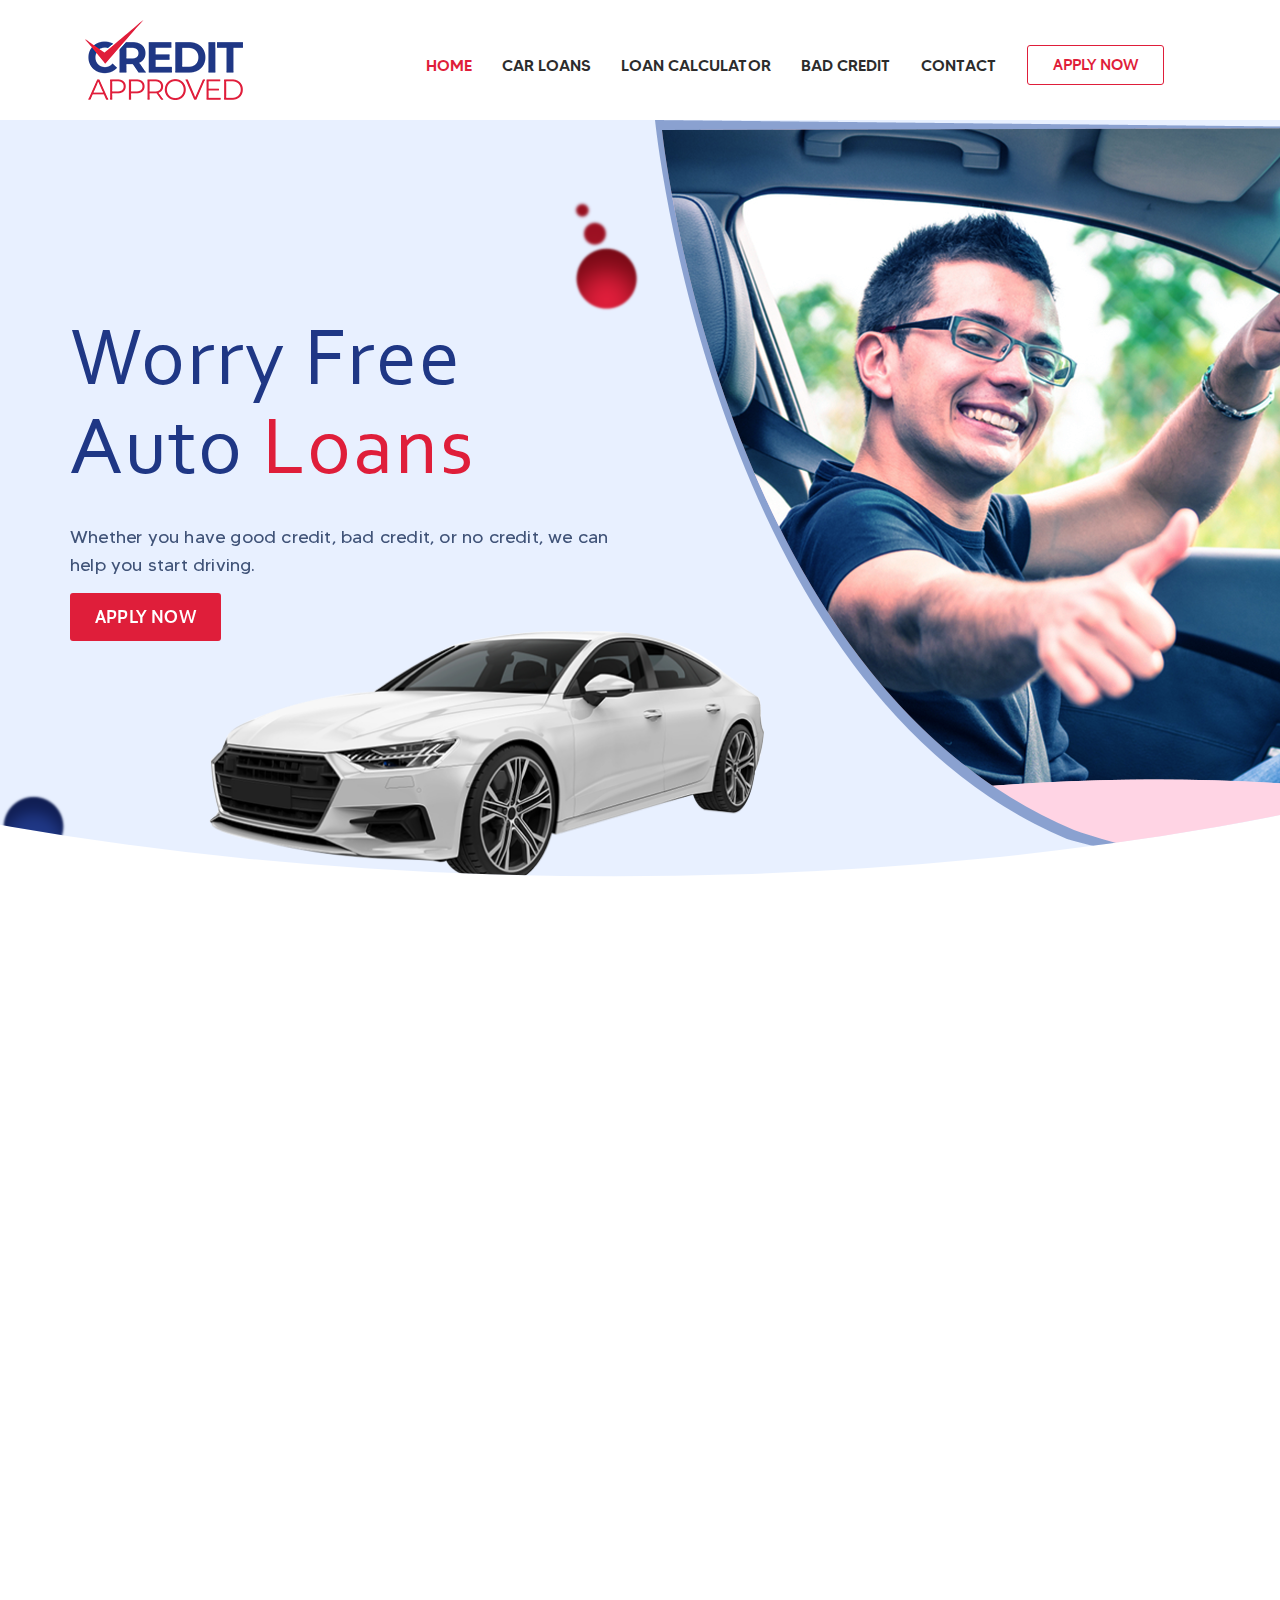
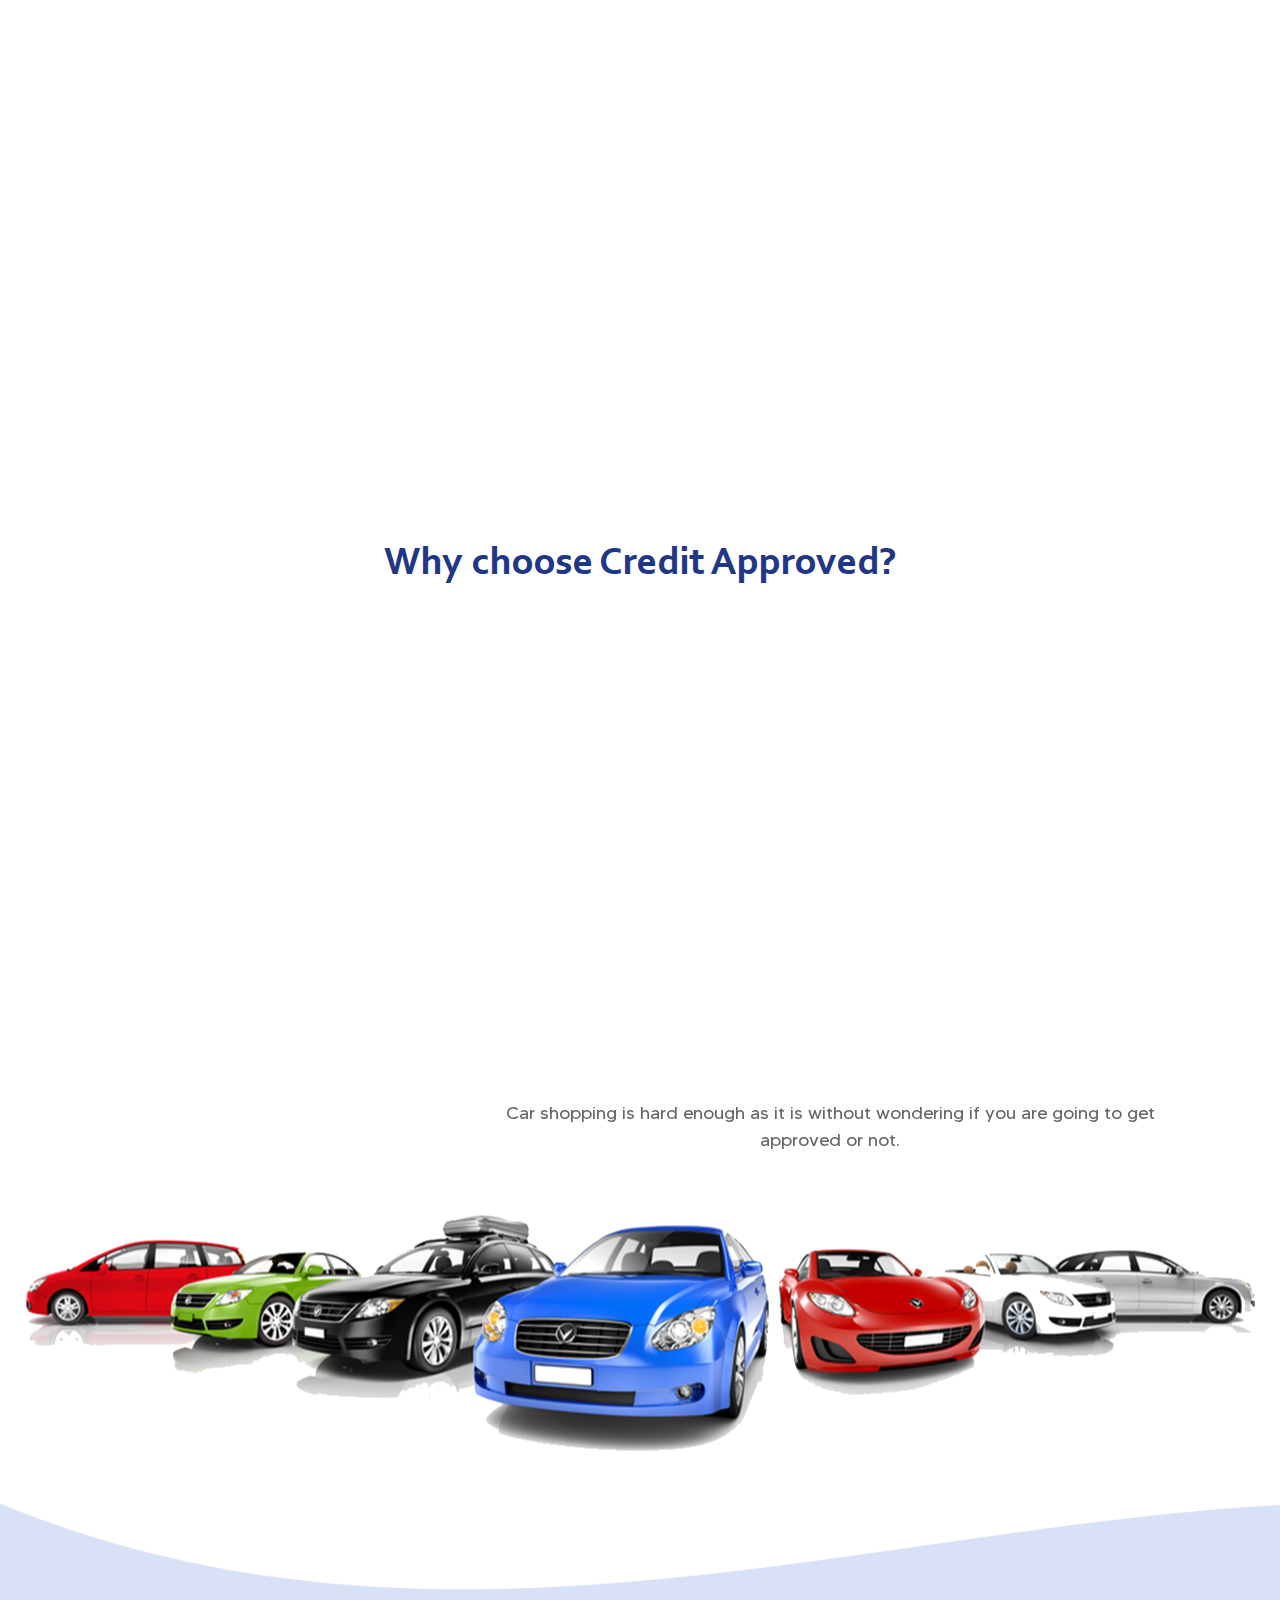
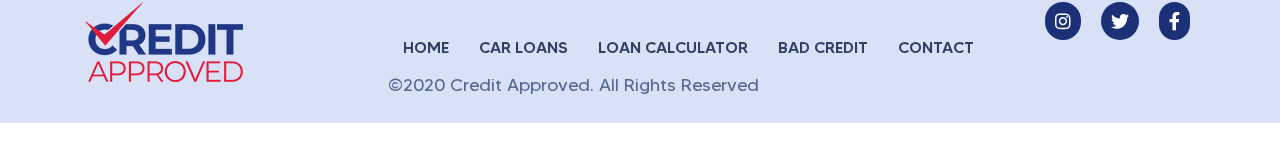
==== commit 93888003: "Animation Added" ====
--- a/index.html
+++ b/index.html
@@ -1,219 +1,283 @@
-<!DOCTYPE html>
-<html>
-<head>
-<meta charset="utf-8">
-<meta http-equiv="X-UA-Compatible" content="IE=edge">
-<title> Credit approved3 </title>
-<meta name="viewport" content="width=device-width, initial-scale=1">
-<link rel="stylesheet" href="https://stackpath.bootstrapcdn.com/bootstrap/4.3.1/css/bootstrap.min.css" integrity="sha384-ggOyR0iXCbMQv3Xipma34MD+dH/1fQ784/j6cY/iJTQUOhcWr7x9JvoRxT2MZw1T" crossorigin="anonymous">
-<link rel="stylesheet" href="https://use.fontawesome.com/releases/v5.0.10/css/all.css" integrity="sha384-+d0P83n9kaQMCwj8F4RJB66tzIwOKmrdb46+porD/OvrJ+37WqIM7UoBtwHO6Nlg" crossorigin="anonymous">
-<link rel="stylesheet" href="https://cdnjs.cloudflare.com/ajax/libs/font-awesome/5.11.2/css/all.css">
-  <link rel="stylesheet" type="text/css" media="screen" href="css/style.css"/>
-  <link rel="stylesheet" type="text/css" href="css/slick-theme.css" />
-<link rel="stylesheet" type="text/css" href="css/slick.css" />
-
-
-</head>
-
-<body>
-<header> 
-  
-  
-
-    <div class="main-header">
-        <div class="container">
-            <div class="row">
-                <div class="col-md-3">
-                  <div class="logo">
-                    <a href="#"> <img src="./images/logo.png" alt="logo"> </a>
-                  </div>
-                </div> <!--col-md-2-->
-                <div class="col-md-9">
-                    <nav class="navbar navbar-expand-lg ">
+      <!DOCTYPE html>
+      <html>
+      <head>
+      <meta charset="utf-8">
+      <meta http-equiv="X-UA-Compatible" content="IE=edge">
+      <title> Credit approved3 </title>
+      <meta name="viewport" content="width=device-width, initial-scale=1">
+      <link rel="stylesheet" href="https://stackpath.bootstrapcdn.com/bootstrap/4.3.1/css/bootstrap.min.css" integrity="sha384-ggOyR0iXCbMQv3Xipma34MD+dH/1fQ784/j6cY/iJTQUOhcWr7x9JvoRxT2MZw1T" crossorigin="anonymous">
+      <link rel="stylesheet" href="https://use.fontawesome.com/releases/v5.0.10/css/all.css" integrity="sha384-+d0P83n9kaQMCwj8F4RJB66tzIwOKmrdb46+porD/OvrJ+37WqIM7UoBtwHO6Nlg" crossorigin="anonymous">
+      <link rel="stylesheet" href="https://cdnjs.cloudflare.com/ajax/libs/font-awesome/5.11.2/css/all.css">
+      <link rel="stylesheet" type="text/css" media="screen" href="css/style.css"/>
+      <link rel="stylesheet" type="text/css" href="css/slick-theme.css" />
+      <link rel="stylesheet" type="text/css" href="css/slick.css" />
+      <link href="https://unpkg.com/aos@2.3.1/dist/aos.css" rel="stylesheet">
+      </head>
+      <body>
+      <header> 
+      <div class="main-header">
+      <div class="container">
+          <div class="row">
+              <div class="col-md-3">
+                <div class="logo">
+                  <a href="#"> <img src="./images/logo.png" alt="logo"> </a>
+                </div>
+              </div> <!--col-md-2-->
+              <div class="col-md-9">
+                  <nav class="navbar navbar-expand-lg ">
+                      
+                      <button class="navbar-toggler" type="button" data-toggle="collapse" data-target="#navbarSupportedContent" aria-controls="navbarSupportedContent" aria-expanded="false" aria-label="Toggle navigation">
+                        <span class="navbar-toggler-icon"> <i class="fas fa-bars"></i></span>
+                      </button>
+                    
+                      <div class="collapse navbar-collapse" id="navbarSupportedContent">
+                        <ul class="navbar-nav mr-auto">
+                          <li class="nav-item ">
+                            <a class="nav-link active" href="credit.html">Home  </a>
+                          </li>
+
+                          <li class="nav-item">
+                            <a class="nav-link" href="#">     Car Loans  </a>
+                          </li>
+
+                        <li class="nav-item">
+                        <a class="nav-link" href="#"> Loan Calculator  </a>
+                      </li>
                         
-                        <button class="navbar-toggler" type="button" data-toggle="collapse" data-target="#navbarSupportedContent" aria-controls="navbarSupportedContent" aria-expanded="false" aria-label="Toggle navigation">
-                          <span class="navbar-toggler-icon"> <i class="fas fa-bars"></i></span>
-                        </button>
-                      
-                        <div class="collapse navbar-collapse" id="navbarSupportedContent">
-                          <ul class="navbar-nav mr-auto">
-                            <li class="nav-item ">
-                              <a class="nav-link active" href="#">Home  </a>
+                          <li class="nav-item">
+                            <a class="nav-link" href="#">   Bad Credit  </a>
+                          </li>
+                          <li class="nav-item">
+                            <a class="nav-link" href="#">   Contact </a>
+                          </li>
+                            <li class="nav-item">
+                                <span class="button-large"> 
+                                    <a href="tel:9496673343"> Apply now </a>
+
+                                </span>
                             </li>
-
-                            <li class="nav-item">
-                              <a class="nav-link" href="#">     Car Loans  </a>
-                            </li>
-
-                          <li class="nav-item">
-                          <a class="nav-link" href="#"> Loan Calculator  </a>
-                        </li>
+                        </ul>
                           
-                            <li class="nav-item">
-                              <a class="nav-link" href="#">   Bad Credit  </a>
-                            </li>
-                            <li class="nav-item">
-                              <a class="nav-link" href="#">   Contact </a>
-                            </li>
-                              <li class="nav-item">
-                                  <span class="button-large"> 
-                                      <a href="tel:9496673343"> Apply now </a>
-
-                                  </span>
-                              </li>
-                          </ul>
-                            
-                        </div>
-                      </nav>
-                </div>
-              </div>
-        </div>
-    </div>
-</header>
-
-    <div class="banner">
+                      </div>
+                    </nav>
+              </div>
+            </div>
+      </div>
+      </div>
+      </header>
+
+
+
+
+      <div data-aos="fade-up"
+      data-aos-anchor-placement="top-bottom">
+
+
+
+      <div class="banner">
       <div class="container-fluid">
-        <div class="row">
-          <div class="col-md-6">
-            <div class="banner-text-heading">
-              <h1> Worry free <br> Auto <span class="Loan">   Loans </span> </h1>
-              <p> Whether you have good credit, bad credit, or no
-                credit, we can help you start driving.
-                  </p>
-              <a class="Apply-btn" href="#"> Apply Now </a>
-              <div class="honda-city"> 
-                <img src="./images/car-image.png" alt="car">
-              </div>
-              
-            </div>
-          </div>  <!--col-md-6-->
-          <div class="col-md-6">
-            <div class="car-section">
-              <img src="./images/car-owner.png" alt="car-owner">
-            </div>
-          </div>
-        </div>
-      </div>
-    </div>
-
-    <div class="Credit-block">
-      <div class="container">
-        <div  class="row">
-          <div class="col-md-7">
-          <div class="credit-text">
-            <h1> Credit Approved is here to help.</h1>
-            <p> Car shopping is hard enough as it is without  wondering if you are
-              going to get approved or not.
+      <div class="row">
+        <div class="col-md-6">
+          <div class="banner-text-heading">
+            <h1> Worry free <br> Auto <span class="Loan">   Loans </span> </h1>
+            <p> Whether you have good credit, bad credit, or no
+              credit, we can help you start driving.
                 </p>
             <a class="Apply-btn" href="#"> Apply Now </a>
-          </div>
-          </div> <!--col-md-7-->
-          <div class="col-md-5">
-            <div class="credit-image">
-              <img src="./images/man-image.png" alt="man-image">
+            <div data-aos="fade-left">  
+            <div class="honda-city"> 
+              <img src="./images/car-image.png" alt="car">
             </div>
           </div>
-        </div>
-      </div>
+          </div>
+        </div>  <!--col-md-6-->
+        <div class="col-md-6">
+              <div class="car-section">
+                <img src="./images/car-owner.png" alt="car-owner">
+            </div>
+            </div>
+          </div>
+        </div>
+      </div>
+      </div>
+      <div data-aos="fade-up">  
+      <div class="Credit-block">
+      <div class="container">
+      <div  class="row">
+        <div class="col-md-7">
+          
+
+      <div data-aos="fade-right">
+        <div class="credit-text">
+          <h1> Credit Approved is here to help.</h1>
+          <p> Car shopping is hard enough as it is without  wondering if you are
+            going to get approved or not.
+              </p>
+          <a class="Apply-btn" href="#"> Apply Now </a>
+        </div>
+      </div>
+        </div> <!--col-md-7-->
+        <div class="col-md-5">
+          <div data-aos="fade-left">  
+          <div class="credit-image">
+            <img src="./images/man-image.png" alt="man-image">
+          </div>
+          </div>
+        </div>
+      </div>
+      </div>
+      </div>
+      </div>
+
+      <div class="drive-block">
+      <div class="container">
+      <div class="row">
+      <div class="col-md-12">
+      <div class="drive-heading">
+        
+
+    <div data-aos="fade-right"
+    data-aos-offset="300"
+    data-aos-easing="ease-in-sine">
+          <h1>  Start Driving</h1>
+        </div>
+
+        <div data-aos="fade-left"
+        data-aos-offset="300"
+        data-aos-easing="ease-in-sine">
+        <p>  Car shopping is ha rd enough as it is without wondering if you are going to get approved or not. </p>
+        </div>
+     
     </div>
-
-<div class="drive-block">
-  <div class="container">
+    </div>
     <div class="row">
-      <div class="col-md-12">
-        <div class="drive-heading">
-          <h1>  Start Driving</h1>
-          <p>  Car shopping is ha rd enough as it is without wondering if you are going to get approved or not. </p>
+    <div class="col-md-6">
         
-        </div>
-      </div>
+
+      <div data-aos="flip-right">
+        <div class="car-driving">
+        <img src="./images/car-2.png" alt="car-2">
+        </div>
+        </div>
+      </div> <!--col-md-6-->
+      <div class="col-md-6">
+        <div data-aos="flip-right">  
+        <div class="car-driving1">
+          <img src="./images/car-3.png" alt="car-3">
+          <h2>  Financing for new and pre-owned<br>
+            vehicles </h2>
+        <a class="Apply-btn" href="#"> pre qualify </a>
+      </div>
+      </div>
+      </div> <!--col-md-6-->
+      </div>
+      </div>
+      </div>
+      </div>
+
+      <div  class="credit-icon">
+      <div class="container">
       <div class="row">
-        <div class="col-md-6">
-          <div class="car-driving">
-          <img src="./images/car-2.png" alt="car-2">
-          </div>
-    </div> <!--col-md-6-->
-        <div class="col-md-6">
-          <div class="car-driving1">
-            <img src="./images/car-3.png" alt="car-3">
-            <h2>  Financing for new and pre-owned<br>
-              vehicles </h2>
-          <a class="Apply-btn" href="#"> pre qualify </a>
-        </div>
-        </div> <!--col-md-6-->
-      </div>
-    </div>
-  </div>
-</div>
-
-    <div  class="credit-icon">
-      <div class="container">
+        <div class="col-md-12">
+          <div class="credit-icon-text">
+            <h1> Why choose Credit Approved?</h1>
+            </div>
+        </div>
         <div class="row">
-          <div class="col-md-12">
-            <div class="credit-icon-text">
-              <h1> Why choose Credit Approved?</h1>
-              </div>
-          </div>
-          <div class="row">
-            <div class="col-md-3">
+          <div class="col-md-3">
+            
+
+        <div data-aos="flip-left"
+        data-aos-easing="ease-out-cubic"
+        data-aos-duration="2000">
               <div class="credit-icon-heading one">
-                <img src="./images/credit-icon1.png" alt="credit-icon1">
+                <img src="./images/credit-icon1.png" alt="credit-icon1">  
                 <h4> Fast Approval<br>
                   Process  </h4>
               </div>
+            </div>
             </div> <!--col-md-3-->
             <div class="col-md-3">
+              <div data-aos="flip-right"
+        data-aos-easing="ease-out-cubic"
+        data-aos-duration="2000">
               <div class="credit-icon-heading too">
                 <img src="./images/credit-icon2.png" alt="credit-icon2">
                 <h4> Private & Secure<br>
                   Application
                     </h4>
               </div>
+              </div>
             </div> <!--col-md-3-->
             <div class="col-md-3">
+              <div data-aos="flip-left"
+        data-aos-easing="ease-out-cubic"
+        data-aos-duration="2000">
               <div class="credit-icon-heading one">
                 <img src="./images/credit-icon3.png" alt="credit-icon3">
                 <h4> No Contracts Or<br>
                   Obligations
                   </h4>
               </div>
+              </div>
             </div> <!--col-md-3-->
             <div class="col-md-3">
+              <div data-aos="flip-right"
+        data-aos-easing="ease-out-cubic"
+        data-aos-duration="2000">
               <div class="credit-icon-heading too">
                 <img src="./images/credit-icon4.png" alt="credit-icon4">
                 <h4> No Cost To Apply </h4>
               </div>
+              </div>
             </div> <!--col-md-3-->
           </div>
         </div>
-      </div>
-    </div>
-
-
-    <div class="car-showroom">
-      <div class="container">
+        </div>
+        </div>
+        <div class="car-showroom">
+        <div class="container">
         <div class="row">
           <div class="col-md-4">
-            <div class="deal-man">  
-            <img src=".//images/dealer-man.png" alt="dealer-man">
-          </div>
-          </div>
-          <div class="col-md-8">
-            <div class="heading-car-layout">
-              <h1> Credit Approved is here to help.</h1>
-            <p> Car shopping is hard enough as it is without  wondering if you are
-              going to get approved or not.
-                </p>
-            <a class="Apply-btn" href="#"> Apply Now </a>
-            </div>
-          </div>
-        </div>
-      </div>
-    </div> <!--car-showroom-->
-
-    
-    <footer>
-      <div class="container">
+          
+
+        <div data-aos="fade-up"
+        data-aos-anchor-placement="bottom-bottom">
+          <div class="deal-man">  
+          <img src=".//images/dealer-man.png" alt="dealer-man">
+        </div>
+        </div>
+        </div>
+        <div class="col-md-8">
+          <div class="heading-car-layout">
+            
+
+        <div data-aos="fade-right"
+        data-aos-offset="500"
+        data-aos-easing="ease-in-sine">
+          <h1> Credit Approved is here to help.</h1>
+        </div>
+        <div data-aos="fade-left"
+        data-aos-anchor="#example-anchor"
+        data-aos-offset="500"
+        data-aos-duration="500">
+        <p> Car shopping is hard enough as it is without  wondering if you are
+          going to get approved or not.
+            </p>
+          </div>
+
+        <div data-aos="fade-left"
+        data-aos-offset="300"
+        data-aos-easing="ease-in-sine">
+        <a class="Apply-btn" href="#"> Apply Now </a>
+        </div>
+        </div>
+        </div>
+        </div>
+        </div>
+        </div> <!--car-showroom-->
+        <footer>
+        <div class="container">
         <div class="row">
           <div class="col-md-3">
             <div class="footer-logo">
@@ -221,55 +285,495 @@
             </div>
           </div>
 
-            <div class="col-md-7">
-              <nav class="navbar navbar-expand-lg ">       
-                  <ul class="navbar-nav mr-auto">
-                    <li class="nav-item ">
-                      <a class="nav-link active" href="#">Home  </a>
-                    </li>
-
-                    <li class="nav-item">
-                      <a class="nav-link" href="#">     Car Loans  </a>
-                    </li>
+          <div class="col-md-7">
+            <nav class="navbar navbar-expand-lg ">       
+                <ul class="navbar-nav mr-auto">
+                  <li class="nav-item ">
+                    <a class="nav-link active" href="#">Home  </a>
+                  </li>
 
                   <li class="nav-item">
-                  <a class="nav-link" href="#"> Loan Calculator  </a>
-                </li>
-                  
-                    <li class="nav-item">
-                      <a class="nav-link" href="#">   Bad Credit  </a>
-                    </li>
-                    <li class="nav-item">
-                      <a class="nav-link" href="#">   Contact </a>
-                    </li>
-                  </ul>
-                <div class="row full-copy">
-                  <div class="col-md-12">
-                    <p class="copy-right"> ©2020 Credit Approved. All Rights Reserved </p>
-                  </div>
+                    <a class="nav-link" href="#">     Car Loans  </a>
+                  </li>
+
+                <li class="nav-item">
+                <a class="nav-link" href="#"> Loan Calculator  </a>
+              </li>
+                
+                  <li class="nav-item">
+                    <a class="nav-link" href="#">   Bad Credit  </a>
+                  </li>
+                  <li class="nav-item">
+                    <a class="nav-link" href="#">   Contact </a>
+                  </li>
+                </ul>
+              <div class="row full-copy">
+                <div class="col-md-12">
+                  <p class="copy-right"> ©2020 Credit Approved. All Rights Reserved </p>
                 </div>
-              </nav>
-            </div> <!--col-md-7-->
-            <div class="col-md-2">
-              <ul class="social-icon">
-                <li> <a href=  "https://instagram.com "> <i class="fab fa-instagram"></i> </a> </li>
-                <li> <a href="https://twitter.com"> <i class="fab fa-twitter"></i> </a> </li>
-                <li> <a href="https://www.facebook.com"> <i class="fab fa-facebook-f"></i> </a> </li>
-              </ul>
-            </div>
-          </div> <!--row-->
-        </div>
-    </footer>
-<script src="https://code.jquery.com/jquery-3.2.1.slim.min.js" integrity="sha384-KJ3o2DKtIkvYIK3UENzmM7KCkRr/rE9/Qpg6aAZGJwFDMVNA/GpGFF93hXpG5KkN" crossorigin="anonymous"></script>
-<script src="https://cdnjs.cloudflare.com/ajax/libs/popper.js/1.12.9/umd/popper.min.js" integrity="sha384-ApNbgh9B+Y1QKtv3Rn7W3mgPxhU9K/ScQsAP7hUibX39j7fakFPskvXusvfa0b4Q" crossorigin="anonymous"></script>
-<script src="https://maxcdn.bootstrapcdn.com/bootstrap/4.0.0/js/bootstrap.min.js" integrity="sha384-JZR6Spejh4U02d8jOt6vLEHfe/JQGiRRSQQxSfFWpi1MquVdAyjUar5+76PVCmYl" crossorigin="anonymous"></script>
-
-<script src="./js/slick.js"></script>
-<script src="./js/custom.js"></script>
-
-
-</body>
-</html>
-
-
-
+              </div>
+            </nav>
+          </div> <!--col-md-7-->
+          <div class="col-md-2">
+            <ul class="social-icon">
+              <li> <a href=  "https://instagram.com "> <i class="fab fa-instagram"></i> </a> </li>
+              <li> <a href="https://twitter.com"> <i class="fab fa-twitter"></i> </a> </li>
+              <li> <a href="https://www.facebook.com"> <i class="fab fa-facebook-f"></i> </a> </li>
+            </ul>
+          </div>
+        </div> <!--row-->
+      </div>
+      </footer>
+
+      <script src="https://unpkg.com/aos@2.3.1/dist/aos.js"></script>
+      <script src="https://code.jquery.com/jquery-3.2.1.slim.min.js" integrity="sha384-KJ3o2DKtIkvYIK3UENzmM7KCkRr/rE9/Qpg6aAZGJwFDMVNA/GpGFF93hXpG5KkN" crossorigin="anonymous"></script>
+      <script src="https://cdnjs.cloudflare.com/ajax/libs/popper.js/1.12.9/umd/popper.min.js" integrity="sha384-ApNbgh9B+Y1QKtv3Rn7W3mgPxhU9K/ScQsAP7hUibX39j7fakFPskvXusvfa0b4Q" crossorigin="anonymous"></script>
+      <script src="https://maxcdn.bootstrapcdn.com/bootstrap/4.0.0/js/bootstrap.min.js" integrity="sha384-JZR6Spejh4U02d8jOt6vLEHfe/JQGiRRSQQxSfFWpi1MquVdAyjUar5+76PVCmYl" crossorigin="anonymous"></script>
+      <script src="./js/slick.js"></script>
+      <script src="./js/custom.js"></script>
+      <script>AOS.init(); </script>
+      </body>
+      </html>
+      <!-- 
+
+      /****mister-sarna***********/
+      #trending-section .tranding-post.slick-initialized.slick-slider .inner-item.trend-col {
+      margin: 0 10px !important;
+      }
+      #tranding-post .cat-btn .content-block a h5 {
+      -webkit-line-clamp: 1;
+      }
+      .wp-block-group.alignfull.stories-section .wp-block-group__inner-container {
+      padding: 0;
+      }.celebrity-b-block .category-col.cat_col_left .cate-post-block.full-block .cat-btn button, .space-space .post-thumb .cat-btn button, .cate-two-col .category-inner-wrapper .cat-btn button, .cate-post-block .cat-btn button {
+      padding: 7px 20px;
+      border-radius: 4px;
+      font-size: 12px;
+      font-weight: 800;
+      letter-spacing: 1px;
+      }
+      #mc4wp-form-1 {
+      background-image: url("https://mk0mrsarnaie8wwsduti.kinstacdn.com/wp-content/uploads/2020/10/aaaa.jpg");
+      text-align: center;
+      padding: 19px 20px;
+      background-repeat: no-repeat;
+      background-size: cover;
+      height: 250px;
+      border: solid 3px #fff;
+      box-shadow: 0px 1px 3px 1px rgba(0,0,0,0.07);
+      }
+      #mc4wp-form-1 h2 code {
+      background: transparent;
+      font-size: 22px;
+      text-transform: uppercase;
+      letter-spacing: 1px;
+      color: #FF003F;
+      margin-bottom: 2px;
+      margin-top: 0;
+      font-family: 'Catamaran', sans-serif !important;
+      }
+
+      #mc4wp-form-1 h2::after {
+      display: none;
+      }
+      #mc4wp-form-1 code {
+      background: transparent;
+      }
+      #mc4wp-form-1 code .sub-head strong {
+      text-transform: uppercase;
+      color: #000;
+      font-size: 14px;
+      line-height: 20px;
+      font-weight: 600;
+      letter-spacing: 1px;
+      padding-bottom: 9px;
+      font-family: 'Catamaran', sans-serif !important;
+      margin-top: -14px;
+      display: block;
+      }
+      #mc4wp-form-1 code p:nth-child(3) {
+      position: absolute;
+      top: 138px;
+      right: 36px;
+      }
+
+      #mc4wp-form-1 code p:nth-child(3) input {
+      background-color: transparent;
+      font-size: 0;
+      background-image: url(http://dev.eworkbridge.com/mister-sarna/wp-content/uploads/2020/09/new.png);
+      width: 20px;
+      height: 20px;
+      }
+      #mc4wp-form-1 code p:nth-child(2) {
+      position: relative;
+      }
+      #mc4wp-form-1 {
+      position: relative;
+      }
+
+      #mc4wp-form-1 .from-bottom {
+      font-family: 'Catamaran', sans-serif !important;
+      font-style: italic;
+      color: #000;
+      font-size: 18px;
+      }
+      .add-banner-block.banner-ads-ads .widget.text-52 {
+      width: 100%;
+      }
+      #mc4wp-form-2 .mc4wp-form-fields {
+      width: 100%;
+      }
+      #mc4wp-form-2 .mc4wp-form-fields h2 {
+      display: none;
+      background: transparent !important;
+      }
+      #mc4wp-form-2 code {
+      background: transparent !important;
+      }
+      .add-banner-block p.sub-head {
+      display: none;
+      }
+
+      .add-banner-block .mc4wp-form-fields p:nth-child(4) {
+      position: absolute;
+      top: 0;
+      background: transparent;
+      font-size: 0;
+      left: 0;
+      }
+
+      .add-banner-block .mc4wp-form-fields p:nth-child(4) input {
+      background-color: transparent !important;
+      background-image: url(http://dev.eworkbridge.com/mister-sarna/wp-content/uploads/2020/09/new.png);
+      width: 20px;
+      height: 20px;
+      background-repeat: no-repeat;
+      background-position: right;
+      font-size: 0;
+      position: absolute;
+      top: 41px;
+      right: 25px;
+      }
+
+      #mc4wp-form-2 .mc4wp-form-fields {
+      width: 100%;
+      margin-top: 27px;
+      }
+      .add-banner-block .from-bottom {
+      margin-top: -2px !important;
+      color: #FF013C !important;
+      font-style: italic;
+      }
+      .banner-ads-ads .newsleter-bottom .widget.text-54 {
+      width: 56%;
+      padding-left: 4%;
+      }
+      .banner-ads-ads .newsleter-bottom .widget.text-52 {
+      width: 50%;
+      }
+
+      .banner-ads-ads .newsleter-bottom .widget.text-52 p code {
+      display: none;
+      }
+
+      .banner-ads-ads .newsleter-bottom .widget.text-52 form {
+      width: 73%;
+      margin: 0 auto;
+      position: relative;
+      }
+
+      .banner-ads-ads .newsleter-bottom .widget.text-52 form .frm-email {
+      position: relative;
+      }
+      .banner-ads-ads .newsleter-bottom .widget.text-52 form .frm-sub-btn {
+      position: absolute;
+      top: 51px;
+      right: 0;
+      width: 22%;
+      background: transparent !important;
+      }
+      .banner-ads-ads .newsleter-bottom .widget.text-52 form .frm-sub-btn input {
+      background-color: transparent !important;
+      background-image: url(http://dev.eworkbridge.com/mister-sarna/wp-content/uploads/2020/09/new.png);
+      width: 20px;
+      height: 20px;
+      background-repeat: no-repeat;
+      background-position: right;
+      font-size: 0;
+      position: absolute;
+      top: -46px;
+      right: 38px;
+      }
+      .add-banner-block.banner-ads-ads {
+      height: 170px;
+      }
+      .add-banner-block.banner-ads-ads .frm-email {
+      margin-top: -60px;
+      }
+
+      .add-banner-block.banner-ads-ads .from-bottom {
+      font-size: 20px !important;
+      letter-spacing: 0;
+      font-family: 'Catamaran', sans-serif !important;
+      line-height: 34px;
+      top: 64px;
+      width: 100%;
+      text-align: center;
+      }
+
+      .add-banner-block.banner-ads-ads #mc4wp-form-2 .mc4wp-form-fields {
+      width: 100%;
+      margin-top: 16px;
+      }
+
+      .add-banner-block .from-bottom {
+      margin-top: -2px !important;
+      color: #FF013C !important;
+      font-style: italic;
+      top: 56px !important;
+      }
+      .home-newsletter #mc4wp-form-1 {
+      background-image: none;
+      }
+      .home-newsletter {
+      background-image: url("https://mk0mrsarnaie8wwsduti.kinstacdn.com/wp-content/uploads/2020/10/aaaa.jpg");
+      }
+
+      .home-newsletter #mc4wp-form-1 {
+      border: 0;
+      box-shadow: none !important;
+      padding: 0;
+      height: auto;
+      }
+
+      .home-newsletter #mc4wp-form-1 h2 {
+      color: #FF013C;
+      padding-bottom: 6px;
+      font-size: 21px;
+      }
+
+      .home-newsletter #mc4wp-form-1 p.sub-head, .home-newsletter #mc4wp-form-1 p.sub-head strong {
+      color: #000;
+      line-height: 27px;
+      font-style: normal;
+      padding-top: 8px;
+      font-weight: 400 !important;
+      font-family: 'Catamaran', sans-serif !important;
+      font-size: 18px;
+      }
+
+      .home-newsletter #mc4wp-form-1 .mc4wp-form-fields {
+      width: 95%;
+      margin: 13px auto;
+      }
+      .home-newsletter #mc4wp-form-1 .mc4wp-form-fields .frm-sub-btn {
+      position: absolute;
+      top: 103px;
+      right: 26px;
+      left: auto;
+      text-align: end;
+      }
+      .home-newsletter #mc4wp-form-1 .mc4wp-form-fields .frm-sub-btn input {
+      background: transparent;
+      font-size: 0;
+      background-image: url(http://dev.eworkbridge.com/mister-sarna/wp-content/uploads/2020/09/new.png);
+      width: 20px;
+      height: 20px;
+      position: unset !important;
+      }
+
+      .instagram a::after{
+      background-image: url("https://www.mrsarna.com/wp-content/uploads/2020/10/Instaram.png");
+      }
+      .twitter a::after {
+      background-image: url("https://mk0mrsarnaie8wwsduti.kinstacdn.com/wp-content/uploads/2020/10/twitter.png") !important;
+      top: 4px !important;
+      }
+      pintrest a::after{
+      background-image: url("https://www.mrsarna.com/wp-content/uploads/2020/10/pinterest.png");
+      }
+      .top-header .inner-content .right-block .social-nav li:last-child a::after {
+      top: 2px !important;
+      }
+
+
+
+
+
+
+
+      .footer-nav-widgets-wrapper.header-footer-group .social-menu.footer-social.reset-list-style.social-icons.fill-children-current-color .twitter a::after {
+      background-image: url("https://mk0mrsarnaie8wwsduti.kinstacdn.com/wp-content/uploads/2020/10/twww.png") !important;
+      width: 20px;
+      height: 21px;
+      background-size: contain;
+      top: 5px !important;
+      }
+      .widget.nav_menu-3 .menu-social-menu-container {
+      padding-top: 20px !important;
+      }
+      .widget.nav_menu-7 {
+      text-align: center;
+      background: url("http://dev.eworkbridge.com/mister-sarna/wp-content/uploads/2020/09/soicial.jpg");
+      width: 100%;
+      height: 150px;
+      display: flex;
+      align-items: center;
+      flex-direction: column;
+      padding: 28px 0;
+      justify-content: center;
+      }
+      .widget.nav_menu-7 .widget-content {
+      width: 100%;
+      }
+
+
+      .widget.nav_menu-7 .widget-content h2 {
+      color: red;
+      color: #F51D56;
+      font-size: 23px !important;
+      }
+
+
+      .widget.nav_menu-7 .widget-content h2::after {
+      display: none;
+      }
+
+
+      .widget.nav_menu-7 .widget-content ul li {
+      display: inline;
+      padding: 1px 18px;
+      margin-top: 0;
+      display: inline-block;
+      }
+
+      .widget.nav_menu-7 .widget-content ul li a {
+      font-size:0;
+      }
+
+      .widget.nav_menu-7 ul li a {
+      position: relative;
+      }
+
+
+
+      .widget.nav_menu-7 #menu-social-menu-2 li.facebook a::after {
+      background-image: url("http://dev.eworkbridge.com/mister-sarna/wp-content/uploads/2020/09/facebook.png");
+      }
+
+      .widget.nav_menu-7 ul li a::after {
+      position: absolute;
+      content: "";
+      width: 20px;
+      height: 20px;
+      background-repeat: no-repeat;
+      }
+
+
+
+
+
+
+
+
+
+
+
+
+
+
+
+
+
+
+
+
+
+      @media(max-width:990px){
+      .add-banner-block .wp-block-cover.has-background-dim {
+      height: 300px;
+      padding-bottom: 60px;
+      padding-top: 40px;
+      }
+      #mc4wp-form-2 .mc4wp-form-fields {
+      margin-top: 0 !important;
+      }	
+      .add-banner-block .wp-block-column.news-text p {
+      text-align: center !important;
+      }
+
+      .add-banner-block .mc4wp-form-fields p:nth-child(4) input {
+      top: 14px;
+      }
+
+      .banner-ads-ads .newsleter-bottom .widget.text-54 {
+      width: 100%;
+      padding-left: 0;
+      }
+
+      .banner-ads-ads .newsleter-bottom .widget.text-52 {
+      width: 100%;
+      }
+      .add-banner-block .newsleter-bottom {
+      flex-direction: column;
+      }
+      .add-banner-block.banner-ads-ads {
+      height: 300px;
+      }
+      .banner-ads-ads .newsleter-bottom .widget.text-52 form {
+      width: 90%;
+      }	
+      .banner-ads-ads .newsleter-bottom .widget.text-54 {
+      width: 100%;
+      padding-left: 0;
+      text-align: center;
+      padding-bottom: 12px;
+      }
+      .banner-ads-ads .newsleter-bottom .widget.text-52 form .frm-sub-btn input {
+      top: -65px;
+      }
+
+      }
+      @media(max-width:480px){
+      .add-banner-block .wp-block-cover.has-background-dim {
+      padding-bottom: 0;
+      padding-top: 0;
+      }
+      .add-banner-block.banner-ads-ads .widget-title.subheading.heading-size-3 {
+      margin-top: 0;
+      padding-top: 0;
+      }
+      .home-newsletter #mc4wp-form-1 .mc4wp-form-fields .frm-sub-btn {
+      position: absolute;
+      top: 94px;
+      }	
+
+
+
+
+
+      }
+
+
+      @media(max-width:767px){
+
+      #mc4wp-form-1 code p:nth-child(3) {
+      position: absolute;
+      top: 117px;
+      right: 36px;
+      }
+      }
+
+
+
+      @media(max-width:414px){
+      #mc4wp-form-1 code p:nth-child(3) {
+      top: 136px !important;
+      }
+
+
+      } -->
+
+
+
+
--- a/css/style.css
+++ b/css/style.css
@@ -336,7 +336,6 @@
 }
 
 
-
 body {font-size:16px; margin:0 auto;    font-family: 'MADE TOMMY';  font-family: 'Cabin';  font-family: 'Corbel'; }
 
 h1,h2,h3,h4,h5,h6 {font-family: 'Corbel';}
@@ -440,12 +439,37 @@
 font-style: normal;
 position: relative;
 margin:0px;
-}
-
+-webkit-animation: text-focus-in 1s cubic-bezier(0.550, 0.085, 0.680, 0.530) both;
+        animation: text-focus-in 1s cubic-bezier(0.550, 0.085, 0.680, 0.530) both;
+}
+ 
+@-webkit-keyframes text-focus-in {
+    0% {
+      -webkit-filter: blur(12px);
+              filter: blur(12px);
+      opacity: 0;
+    }
+    100% {
+      -webkit-filter: blur(0px);
+              filter: blur(0px);
+      opacity: 1;
+    }
+  }
+  @keyframes text-focus-in {
+    0% {
+      -webkit-filter: blur(12px);
+              filter: blur(12px);
+      opacity: 0;
+    }
+    100% {
+      -webkit-filter: blur(0px);
+              filter: blur(0px);
+      opacity: 1;
+    }
+  }
 .Loan {
 color:#df1e3a;
 }
-
 .banner-text-heading p {
 font-size: 18px;
 font-weight: 400;
@@ -455,7 +479,6 @@
 margin: 0px;
 padding: 25px 0px;
 }
-
 .banner-text-heading::before {
 position: absolute;
 content: "";
@@ -467,7 +490,6 @@
 right: 0;
 top: 80px;
 }
-
 .banner-text-heading::after {
 position: absolute;
 content: "";
@@ -479,7 +501,6 @@
 left: 0;
 bottom: 0;
 }
-
 .Apply-btn {
 border-radius: 3px;
 font-weight: 300 !important;
@@ -554,7 +575,6 @@
 color: #1f3785;
 margin: 0px;
 }
-
 .drive-heading p {
 font-size: 18px;
 color: #666;
@@ -564,11 +584,69 @@
 }
 .car-driving {
 padding-top: 40px;
+-webkit-animation: tilt-in-tl 0.65s cubic-bezier(0.250, 0.460, 0.450, 0.940) both;
+	        animation: tilt-in-tl 0.65s cubic-bezier(0.250, 0.460, 0.450, 0.940) both;
+}
+
+@-webkit-keyframes tilt-in-tl {
+0% {
+    -webkit-transform: rotateY(35deg) rotateX(20deg) translate(-250px, -250px) skew(12deg, 15deg);
+            transform: rotateY(35deg) rotateX(20deg) translate(-250px, -250px) skew(12deg, 15deg);
+    opacity: 0;
+}
+100% {
+    -webkit-transform: rotateY(0) rotateX(0deg) translate(0, 0) skew(0deg, 0deg);
+            transform: rotateY(0) rotateX(0deg) translate(0, 0) skew(0deg, 0deg);
+    opacity: 1;
+}
+}
+@keyframes tilt-in-tl {
+0% {
+    -webkit-transform: rotateY(35deg) rotateX(20deg) translate(-250px, -250px) skew(12deg, 15deg);
+            transform: rotateY(35deg) rotateX(20deg) translate(-250px, -250px) skew(12deg, 15deg);
+    opacity: 0;
+}
+100% {
+    -webkit-transform: rotateY(0) rotateX(0deg) translate(0, 0) skew(0deg, 0deg);
+            transform: rotateY(0) rotateX(0deg) translate(0, 0) skew(0deg, 0deg);
+    opacity: 1;
+}
 }
 .car-driving img {
 box-shadow: -40px -40px 0px -0.5px #d9e1f7;
 width:100%;
 }
+.car-driving1   {
+-webkit-animation: tilt-in-br 0.65s cubic-bezier(0.250, 0.460, 0.450, 0.940) both;
+animation: tilt-in-br 0.65s cubic-bezier(0.250, 0.460, 0.450, 0.940) both;
+}
+
+ @-webkit-keyframes tilt-in-br {
+    0% {
+      -webkit-transform: rotateY(-35deg) rotateX(-20deg) translate(250px, 250px) skew(12deg, 15deg);
+              transform: rotateY(-35deg) rotateX(-20deg) translate(250px, 250px) skew(12deg, 15deg);
+      opacity: 0;
+    }
+    100% {
+      -webkit-transform: rotateY(0) rotateX(0deg) translate(0, 0) skew(0deg, 0deg);
+              transform: rotateY(0) rotateX(0deg) translate(0, 0) skew(0deg, 0deg);
+      opacity: 1;
+    }
+  }
+  @keyframes tilt-in-br {
+    0% {
+      -webkit-transform: rotateY(-35deg) rotateX(-20deg) translate(250px, 250px) skew(12deg, 15deg);
+              transform: rotateY(-35deg) rotateX(-20deg) translate(250px, 250px) skew(12deg, 15deg);
+      opacity: 0;
+    }
+    100% {
+      -webkit-transform: rotateY(0) rotateX(0deg) translate(0, 0) skew(0deg, 0deg);
+              transform: rotateY(0) rotateX(0deg) translate(0, 0) skew(0deg, 0deg);
+      opacity: 1;
+    }
+  }
+  
+
 .car-driving1 img {
 width: 100%;
 }
@@ -617,7 +695,44 @@
 text-align: center;
 border-radius: 10px;
 min-height: 244px;
-}
+-webkit-animation: slide-in-elliptic-top-fwd 0.7s cubic-bezier(0.250, 0.460, 0.450, 0.940) both;
+        animation: slide-in-elliptic-top-fwd 0.7s cubic-bezier(0.250, 0.460, 0.450, 0.940) both;
+
+}
+
+@-webkit-keyframes slide-in-elliptic-top-fwd {
+    0% {
+      -webkit-transform: translateY(-600px) rotateX(-30deg) scale(0);
+              transform: translateY(-600px) rotateX(-30deg) scale(0);
+      -webkit-transform-origin: 50% 100%;
+              transform-origin: 50% 100%;
+      opacity: 0;
+    }
+    100% {
+      -webkit-transform: translateY(0) rotateX(0) scale(1);
+              transform: translateY(0) rotateX(0) scale(1);
+      -webkit-transform-origin: 50% 1400px;
+              transform-origin: 50% 1400px;
+      opacity: 1;
+    }
+  }
+  @keyframes slide-in-elliptic-top-fwd {
+    0% {
+      -webkit-transform: translateY(-600px) rotateX(-30deg) scale(0);
+              transform: translateY(-600px) rotateX(-30deg) scale(0);
+      -webkit-transform-origin: 50% 100%;
+              transform-origin: 50% 100%;
+      opacity: 0;
+    }
+    100% {
+      -webkit-transform: translateY(0) rotateX(0) scale(1);
+              transform: translateY(0) rotateX(0) scale(1);
+      -webkit-transform-origin: 50% 1400px;
+              transform-origin: 50% 1400px;
+      opacity: 1;
+     }
+  }
+  
 .credit-icon-heading img {
 display: block;
 width: 100%;
@@ -625,10 +740,10 @@
 height: 100px;
 margin-top: 28px;
 }
-.credit-icon-heading img:hover {
+/* .credit-icon-heading img:hover {
 background: #c0152a;
 cursor: pointer;
-}
+} */
 .credit-icon-heading h4 {
 display: block;
 width: 100%;
@@ -944,8 +1059,6 @@
 }
 }
 
-
-
 @media only screen and (max-width:360px){ 
 .logo img {
     width: 130px;
